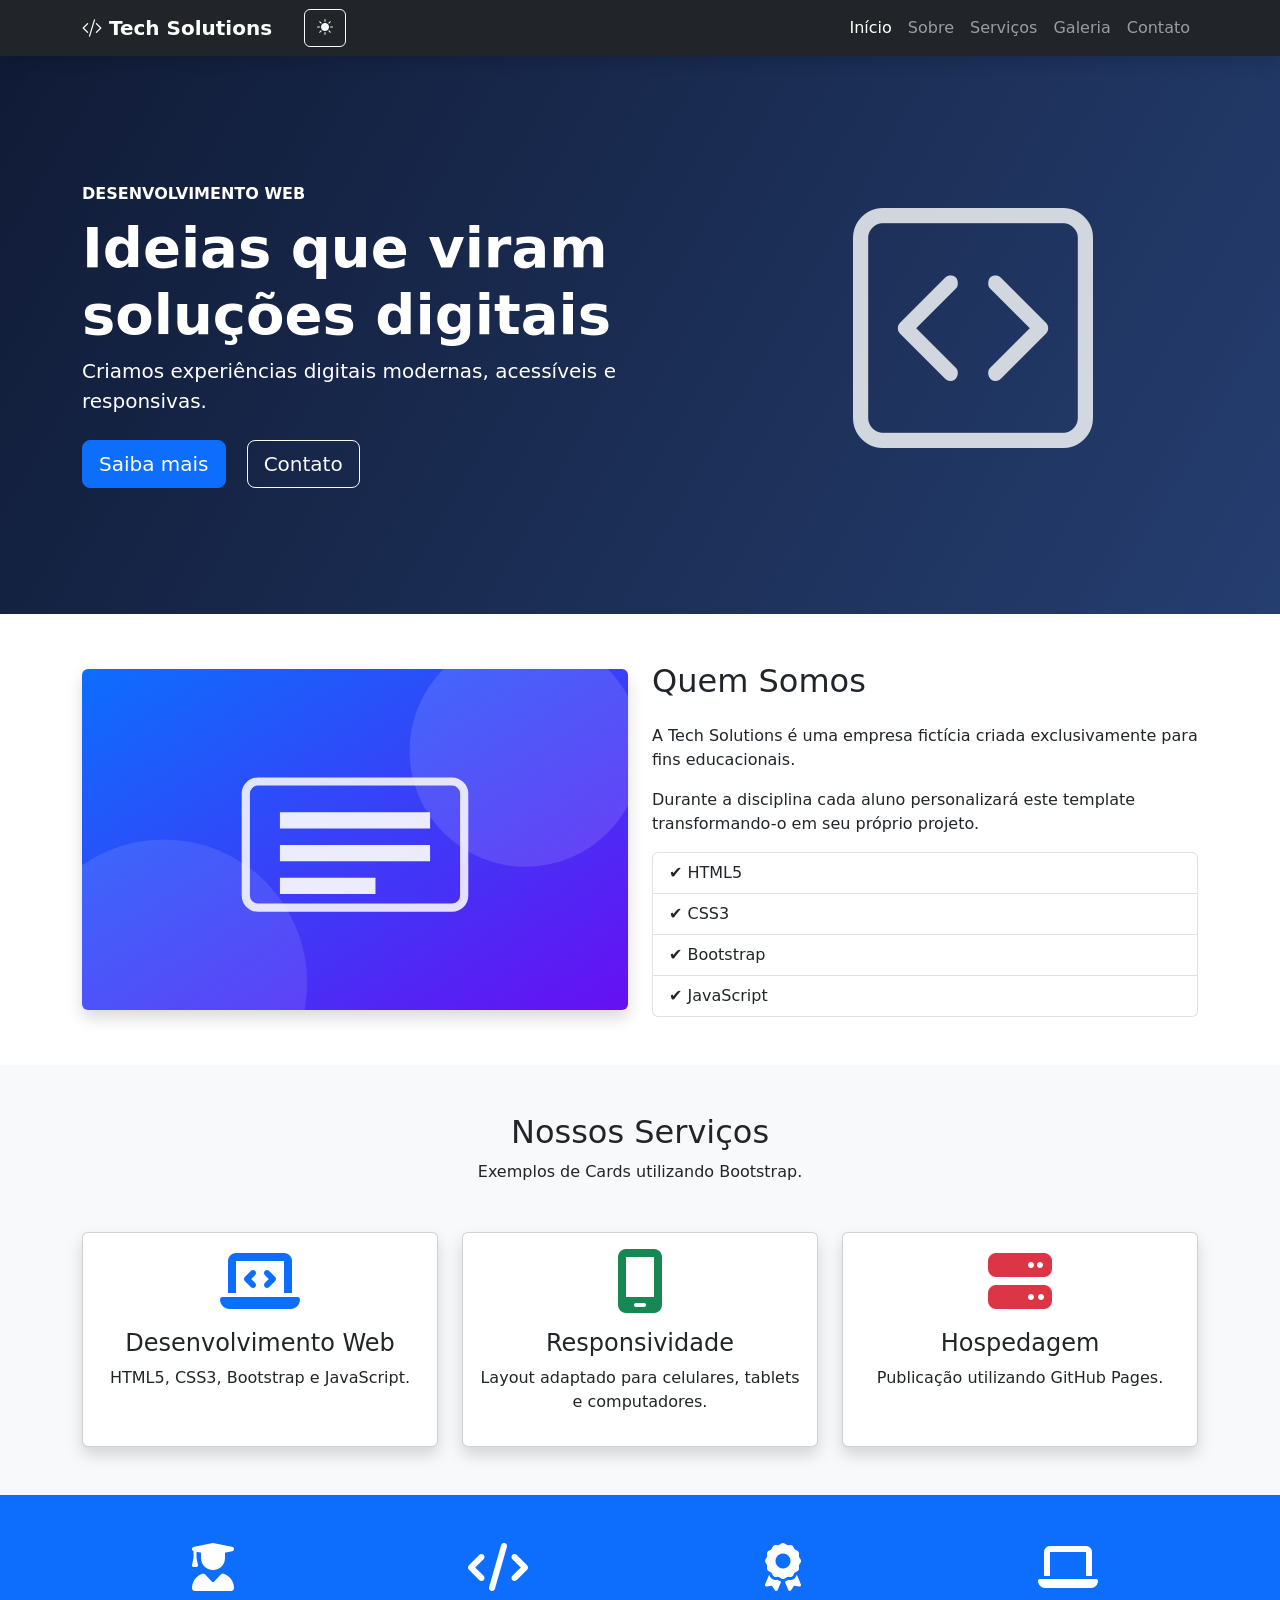
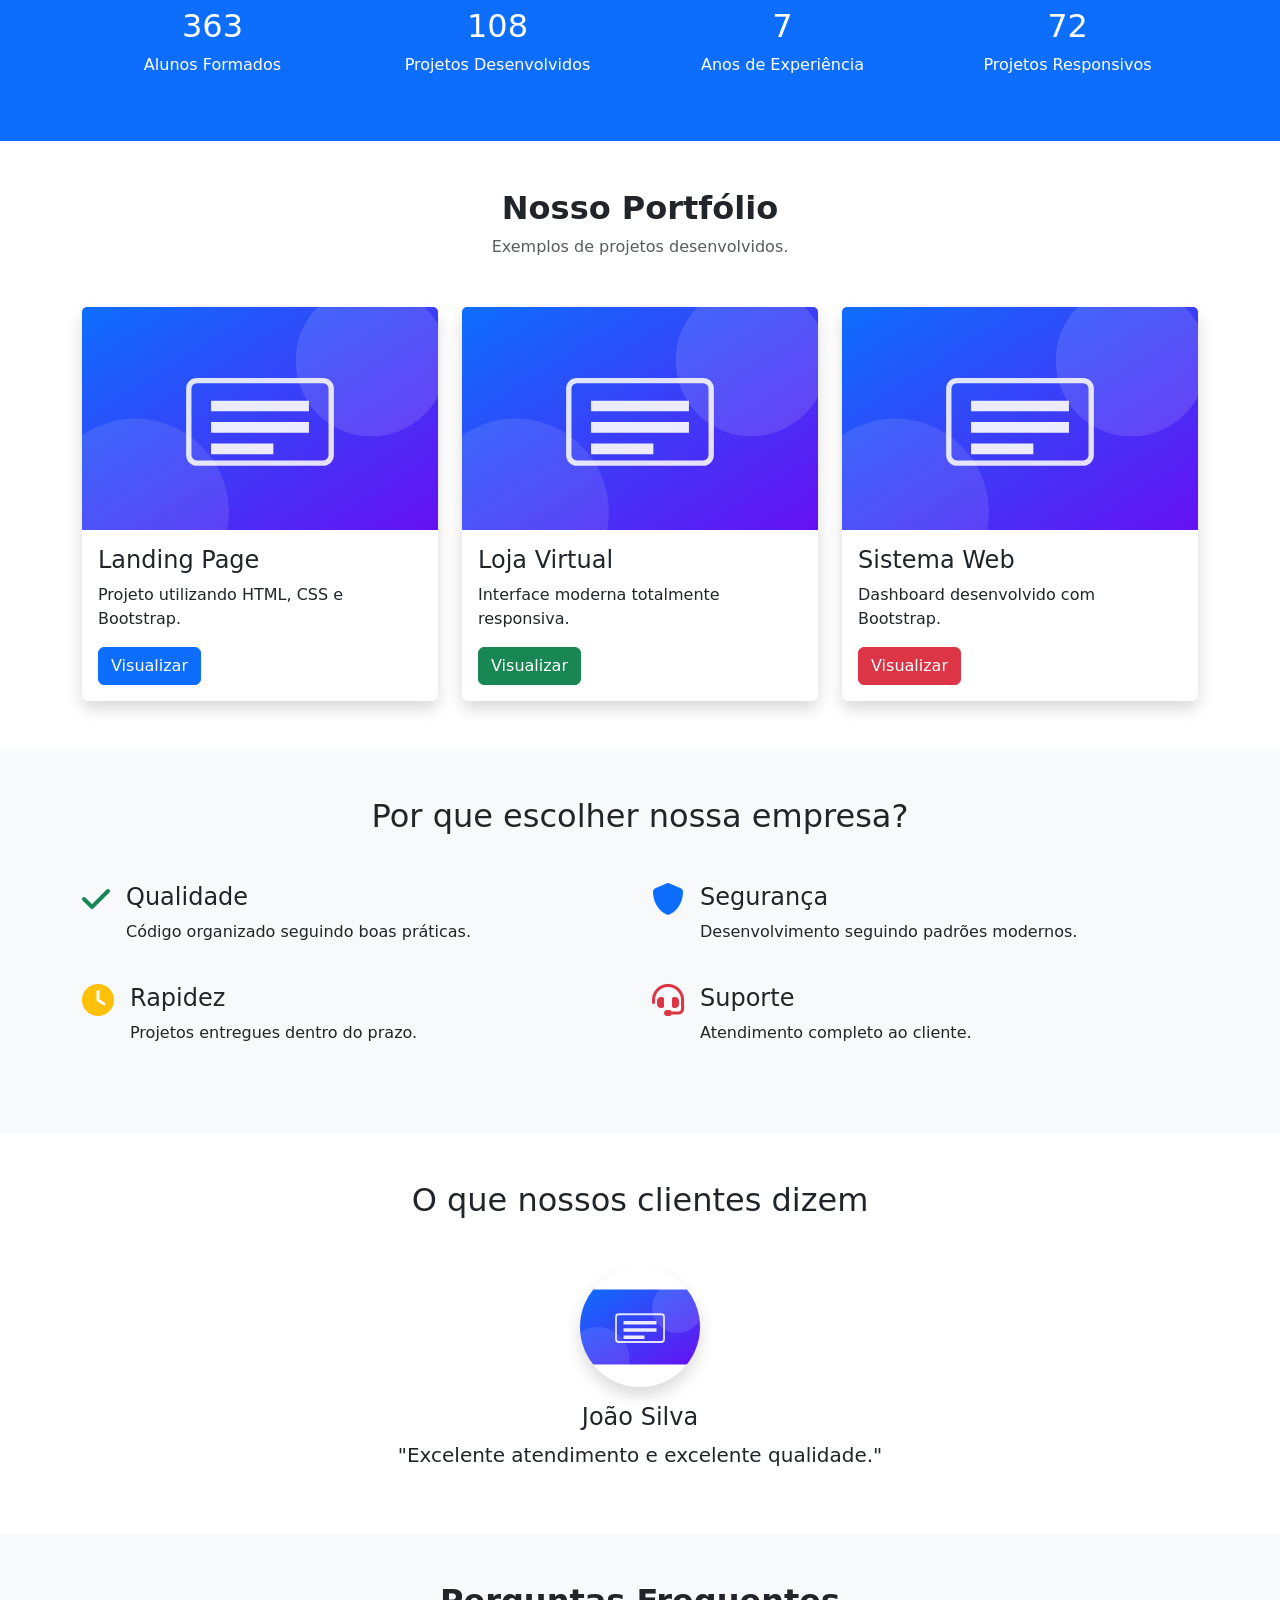
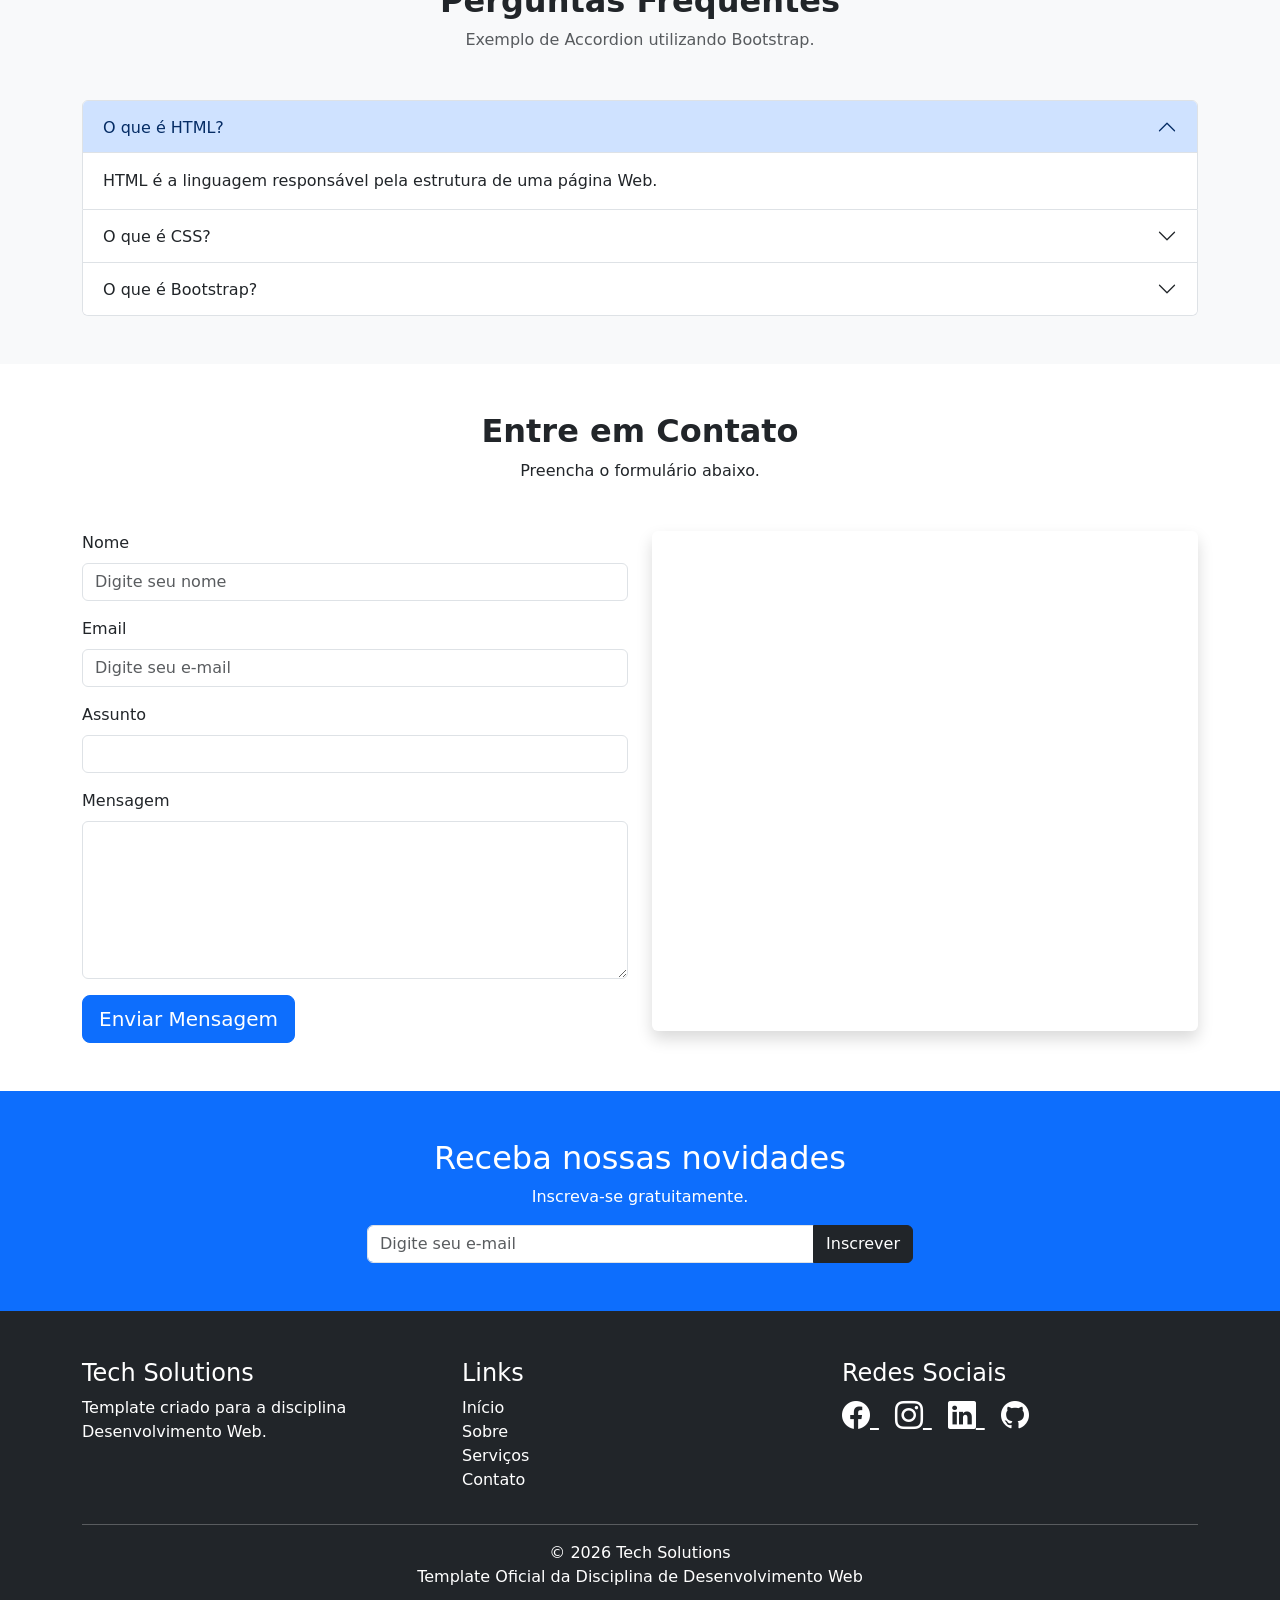
==== ArquivosPrincipais/index.html @ 6050664d "Adição da Base do trabalho" ====
<!DOCTYPE html>
<html lang="pt-BR">

<head>

    <!-- ==========================================================
         DESENVOLVIMENTO WEB
         Template Oficial da Disciplina PW
         Professor: Paulo Carvalho
         ========================================================== -->

    <meta charset="UTF-8">
    <meta name="viewport" content="width=device-width, initial-scale=1.0">

    <title>Tech Solutions | Desenvolvimento Web</title>

    <!-- Bootstrap 5.3 -->

    <link href="https://cdn.jsdelivr.net/npm/bootstrap@5.3.7/dist/css/bootstrap.min.css" rel="stylesheet">

    <!-- Bootstrap Icons -->

    <link rel="stylesheet"
        href="https://cdn.jsdelivr.net/npm/bootstrap-icons@1.13.1/font/bootstrap-icons.min.css">

    <!-- Font Awesome -->

    <link rel="stylesheet"
        href="https://cdnjs.cloudflare.com/ajax/libs/font-awesome/6.7.2/css/all.min.css">

    <!-- CSS Personalizado -->

    <link rel="stylesheet" href="style.css">

</head>

<body>
<!--LOADER-->

<div id="loader">

    <div class="spinner-border text-primary"
         style="width:4rem;height:4rem;"
         role="status">

    </div>

</div>

    <!-- ======================================================
                        NAVBAR
    ======================================================= -->

    <header>
        <nav class="navbar navbar-expand-lg navbar-dark bg-dark shadow">

            <div class="container">

                <!-- LOGO -->

                <a class="navbar-brand fw-bold" href="#">

                    <i class="bi bi-code-slash"></i>

                    Tech Solutions

                </a>

                <!-- BOTÃO MOBILE -->

                <button class="navbar-toggler"
                    type="button"
                    data-bs-toggle="collapse"
                    data-bs-target="#menu">

                    <span class="navbar-toggler-icon"></span>

                </button>                <!-- Botão de modo escuro -->
                <button id="btnDarkMode" class="btn btn-outline-light ms-lg-3" type="button" aria-label="Ativar modo escuro" aria-pressed="false">
                    <i class="bi bi-sun-fill" aria-hidden="true"></i>
                </button>

                <!-- MENU -->

                <div class="collapse navbar-collapse" id="menu">

                    <ul class="navbar-nav ms-auto">

                        <li class="nav-item">

                            <a class="nav-link active" href="#inicio">

                                Início

                            </a>

                        </li>

                        <li class="nav-item">

                            <a class="nav-link" href="#sobre">

                                Sobre

                            </a>

                        </li>

                        <li class="nav-item">

                            <a class="nav-link" href="#servicos">

                                Serviços

                            </a>

                        </li>                        <li class="nav-item"><a class="nav-link" href="#galeria">Galeria</a></li>
                        <li class="nav-item"><a class="nav-link" href="#contato">Contato</a></li>

                    </ul>

                </div>

            </div>

        </nav>

    </header>

    <!-- ======================================================
                        CONTEÚDO PRINCIPAL
    ======================================================= -->

    <main>

        <!-- ==========================================
                    HERO SECTION
        =========================================== -->

        <section id="inicio" class="hero">

            <div class="container">

                <div class="row align-items-center">

                                        <!-- Texto de apresentação -->
                    <div class="col-lg-7 text-white py-5">
                        <p class="text-uppercase fw-semibold mb-2">Desenvolvimento Web</p>
                        <h1 class="display-4 fw-bold">Ideias que viram soluções digitais</h1>
                        <p class="lead">Criamos experiências digitais modernas, acessíveis e responsivas.</p>
                        <div class="mt-4">
                            <a href="#sobre" class="btn btn-primary btn-lg me-3">Saiba mais</a>
                            <a href="#contato" class="btn btn-outline-light btn-lg">Contato</a>
                        </div>
                    </div>
                    <div class="col-lg-5 text-center text-white" aria-hidden="true">
                        <i class="bi bi-code-square hero-icon"></i>
                    </div>
                </div>
            </div>

        </section>

        <!-- ==========================================
                    SOBRE
        =========================================== -->

        <section id="sobre" class="py-5">

            <div class="container">

                <div class="row align-items-center">

                    <div class="col-lg-6">

                        <img
                            src="img/sobre.svg"
                            class="img-fluid rounded shadow"
                            alt="Ilustração sobre a Tech Solutions">

                    </div>

                    <div class="col-lg-6">

                        <h2 class="mb-4">

                            Quem Somos

                        </h2>

                        <p>

                            A Tech Solutions é uma empresa fictícia criada
                            exclusivamente para fins educacionais.

                        </p>

                        <p>

                            Durante a disciplina cada aluno personalizará
                            este template transformando-o em seu próprio
                            projeto.

                        </p>

                        <ul class="list-group">

                            <li class="list-group-item">

                                ✔ HTML5

                            </li>

                            <li class="list-group-item">

                                ✔ CSS3

                            </li>

                            <li class="list-group-item">

                                ✔ Bootstrap

                            </li>

                            <li class="list-group-item">

                                ✔ JavaScript

                            </li>

                        </ul>

                    </div>

                </div>

            </div>

        </section>

        <!-- ==========================================
                    SERVIÇOS
        =========================================== -->

        <section id="servicos" class="py-5 bg-light">

            <div class="container">

                <div class="text-center mb-5">

                    <h2>

                        Nossos Serviços

                    </h2>

                    <p>

                        Exemplos de Cards utilizando Bootstrap.

                    </p>

                </div>

                <div class="row">

                    <!-- CARD 1 -->

                    <div class="col-md-4">

                        <div class="card shadow h-100">

                            <div class="card-body text-center">

                                <i class="fa-solid fa-laptop-code fa-4x text-primary mb-3"></i>

                                <h4>

                                    Desenvolvimento Web

                                </h4>

                                <p>

                                    HTML5, CSS3, Bootstrap
                                    e JavaScript.

                                </p>

                            </div>

                        </div>

                    </div>

                    <!-- CARD 2 -->

                    <div class="col-md-4">

                        <div class="card shadow h-100">

                            <div class="card-body text-center">

                                <i class="fa-solid fa-mobile-screen fa-4x text-success mb-3"></i>

                                <h4>

                                    Responsividade

                                </h4>

                                <p>

                                    Layout adaptado para celulares,
                                    tablets e computadores.

                                </p>

                            </div>

                        </div>

                    </div>

                    <!-- CARD 3 -->

                    <div class="col-md-4">

                        <div class="card shadow h-100">

                            <div class="card-body text-center">

                                <i class="fa-solid fa-server fa-4x text-danger mb-3"></i>

                                <h4>

                                    Hospedagem

                                </h4>

                                <p>

                                    Publicação utilizando
                                    GitHub Pages.

                                </p>

                            </div>

                        </div>

                    </div>

                </div>

            </div>

        </section>

		<!-- ===================================================================================== -->
    <!-- ======================================================
                        ESTATÍSTICAS
    ======================================================= -->

    <section class="py-5 bg-primary text-white">

        <div class="container">

            <div class="row text-center">

                <div class="col-md-3">

                    <i class="fa-solid fa-user-graduate fa-3x mb-3"></i>

                    <h2 class="counter" data-target="500">0</h2>

                    <p>Alunos Formados</p>

                </div>

                <div class="col-md-3">

                    <i class="fa-solid fa-code fa-3x mb-3"></i>

                    <h2 class="counter" data-target="150">0</h2>

                    <p>Projetos Desenvolvidos</p>

                </div>

                <div class="col-md-3">

                    <i class="fa-solid fa-award fa-3x mb-3"></i>

                    <h2 class="counter" data-target="10">0</h2>

                    <p>Anos de Experiência</p>

                </div>

                <div class="col-md-3">

                    <i class="fa-solid fa-laptop fa-3x mb-3"></i>

                    <h2 class="counter" data-target="100">0</h2>

                    <p>Projetos Responsivos</p>

                </div>

            </div>

        </div>

    </section>



    <!-- ======================================================
                        PORTFÓLIO
    ======================================================= -->

    <section id="galeria" class="py-5">

        <div class="container">

            <div class="text-center mb-5">

                <h2 class="fw-bold">

                    Nosso Portfólio

                </h2>

                <p class="text-muted">

                    Exemplos de projetos desenvolvidos.

                </p>

            </div>

            <div class="row g-4">

                <div class="col-lg-4 col-md-6">

                    <div class="card shadow border-0">

                        <img src="img/projeto1.svg"
                             class="card-img-top"
                             alt="Imagem ilustrativa de projeto">

                        <div class="card-body">

                            <h4>Landing Page</h4>

                            <p>

                                Projeto utilizando HTML,
                                CSS e Bootstrap.

                            </p>

                            <a href="#" class="btn btn-primary">

                                Visualizar

                            </a>

                        </div>

                    </div>

                </div>

                <div class="col-lg-4 col-md-6">

                    <div class="card shadow border-0">

                        <img src="img/projeto2.svg"
                             class="card-img-top"
                             alt="Imagem ilustrativa de projeto">

                        <div class="card-body">

                            <h4>Loja Virtual</h4>

                            <p>

                                Interface moderna
                                totalmente responsiva.

                            </p>

                            <a href="#" class="btn btn-success">

                                Visualizar

                            </a>

                        </div>

                    </div>

                </div>

                <div class="col-lg-4 col-md-6">

                    <div class="card shadow border-0">

                        <img src="img/projeto3.svg"
                             class="card-img-top"
                             alt="Imagem ilustrativa de projeto">

                        <div class="card-body">

                            <h4>Sistema Web</h4>

                            <p>

                                Dashboard desenvolvido
                                com Bootstrap.

                            </p>

                            <a href="#" class="btn btn-danger">

                                Visualizar

                            </a>

                        </div>

                    </div>

                </div>

            </div>

        </div>

    </section>



    <!-- ======================================================
                        DIFERENCIAIS
    ======================================================= -->

    <section class="py-5 bg-light">

        <div class="container">

            <div class="text-center mb-5">

                <h2>

                    Por que escolher nossa empresa?

                </h2>

            </div>

            <div class="row">

                <div class="col-md-6">

                    <div class="d-flex mb-4">

                        <i class="fa-solid fa-check text-success fa-2x me-3"></i>

                        <div>

                            <h4>Qualidade</h4>

                            <p>

                                Código organizado seguindo
                                boas práticas.

                            </p>

                        </div>

                    </div>

                </div>

                <div class="col-md-6">

                    <div class="d-flex mb-4">

                        <i class="fa-solid fa-shield text-primary fa-2x me-3"></i>

                        <div>

                            <h4>Segurança</h4>

                            <p>

                                Desenvolvimento seguindo
                                padrões modernos.

                            </p>

                        </div>

                    </div>

                </div>

                <div class="col-md-6">

                    <div class="d-flex mb-4">

                        <i class="fa-solid fa-clock text-warning fa-2x me-3"></i>

                        <div>

                            <h4>Rapidez</h4>

                            <p>

                                Projetos entregues dentro
                                do prazo.

                            </p>

                        </div>

                    </div>

                </div>

                <div class="col-md-6">

                    <div class="d-flex mb-4">

                        <i class="fa-solid fa-headset text-danger fa-2x me-3"></i>

                        <div>

                            <h4>Suporte</h4>

                            <p>

                                Atendimento completo
                                ao cliente.

                            </p>

                        </div>

                    </div>

                </div>

            </div>

        </div>

    </section>



    <!-- ======================================================
                        DEPOIMENTOS
    ======================================================= -->

    <section class="py-5">

        <div class="container">

            <div class="text-center mb-5">

                <h2>

                    O que nossos clientes dizem

                </h2>

            </div>

            <div id="carouselExample"
                 class="carousel slide">

                <div class="carousel-inner">

                    <div class="carousel-item active">

                        <div class="text-center">

                            <img src="img/cliente1.svg"
                                 class="rounded-circle shadow mb-3"
                                 width="120" height="120" alt="Foto ilustrativa do cliente">

                            <h4>João Silva</h4>

                            <p class="lead">

                                "Excelente atendimento e
                                excelente qualidade."

                            </p>

                        </div>

                    </div>

                    <div class="carousel-item">

                        <div class="text-center">

                            <img src="img/cliente2.svg"
                                 class="rounded-circle shadow mb-3"
                                 width="120" height="120" alt="Foto ilustrativa do cliente">

                            <h4>Maria Souza</h4>

                            <p class="lead">

                                "Equipe extremamente
                                profissional."

                            </p>

                        </div>

                    </div>

                    <div class="carousel-item">

                        <div class="text-center">

                            <img src="img/cliente3.svg"
                                 class="rounded-circle shadow mb-3"
                                 width="120" height="120" alt="Foto ilustrativa do cliente">

                            <h4>Carlos Oliveira</h4>

                            <p class="lead">

                                "Recomendo a todos."

                            </p>

                        </div>

                    </div>

                </div>

                <button class="carousel-control-prev"
                        type="button"
                        data-bs-target="#carouselExample"
                        data-bs-slide="prev">

                    <span class="carousel-control-prev-icon"></span>

                </button>

                <button class="carousel-control-next"
                        type="button"
                        data-bs-target="#carouselExample"
                        data-bs-slide="next">

                    <span class="carousel-control-next-icon"></span>

                </button>

            </div>

        </div>

    </section>

        <!-- ======================================================
                            FAQ
        ======================================================= -->

        <section class="py-5 bg-light">

            <div class="container">

                <div class="text-center mb-5">

                    <h2 class="fw-bold">
                        Perguntas Frequentes
                    </h2>

                    <p class="text-muted">
                        Exemplo de Accordion utilizando Bootstrap.
                    </p>

                </div>

                <div class="accordion" id="faq">

                    <div class="accordion-item">

                        <h2 class="accordion-header">

                            <button class="accordion-button" type="button"
                                data-bs-toggle="collapse"
                                data-bs-target="#pergunta1">

                                O que é HTML?

                            </button>

                        </h2>

                        <div id="pergunta1"
                            class="accordion-collapse collapse show"
                            data-bs-parent="#faq">

                            <div class="accordion-body">

                                HTML é a linguagem responsável pela estrutura
                                de uma página Web.

                            </div>

                        </div>

                    </div>

                    <div class="accordion-item">

                        <h2 class="accordion-header">

                            <button class="accordion-button collapsed" type="button"
                                data-bs-toggle="collapse"
                                data-bs-target="#pergunta2">

                                O que é CSS?

                            </button>

                        </h2>

                        <div id="pergunta2"
                            class="accordion-collapse collapse"
                            data-bs-parent="#faq">

                            <div class="accordion-body">

                                CSS é utilizado para estilizar uma página.

                            </div>

                        </div>

                    </div>

                    <div class="accordion-item">

                        <h2 class="accordion-header">

                            <button class="accordion-button collapsed" type="button"
                                data-bs-toggle="collapse"
                                data-bs-target="#pergunta3">

                                O que é Bootstrap?

                            </button>

                        </h2>

                        <div id="pergunta3"
                            class="accordion-collapse collapse"
                            data-bs-parent="#faq">

                            <div class="accordion-body">

                                Bootstrap é um framework CSS utilizado
                                para criar layouts responsivos.

                            </div>

                        </div>

                    </div>

                </div>

            </div>

        </section>


        <!-- ======================================================
                            CONTATO
        ======================================================= -->

        <section id="contato" class="py-5">

            <div class="container">

                <div class="text-center mb-5">

                    <h2 class="fw-bold">

                        Entre em Contato

                    </h2>

                    <p>

                        Preencha o formulário abaixo.

                    </p>

                </div>

                <div class="row">

                    <div class="col-lg-6">

                        <form id="formContato">

                            <div class="mb-3">

                                <label class="form-label">

                                    Nome

                                </label>

                                <input
                                    type="text"
                                    id="nome"
                                    name="nome"
                                    class="form-control"
                                    placeholder="Digite seu nome"
                                    required>

                            </div>

                            <div class="mb-3">

                                <label class="form-label">

                                    Email

                                </label>

                                <input
                                    type="email"
                                    id="email"
                                    name="email"
                                    class="form-control"
                                    placeholder="Digite seu e-mail"
                                    required>

                            </div>

                            <div class="mb-3">

                                <label class="form-label">

                                    Assunto

                                </label>

                                <input
                                    type="text"
                                    id="assunto"
                                    name="assunto"
                                    class="form-control"
                                    required>

                            </div>

                            <div class="mb-3">

                                <label class="form-label">

                                    Mensagem

                                </label>

                                <textarea
                                    id="mensagem"
                                    name="mensagem"
                                    rows="6"
                                    class="form-control"
                                    required>

                                </textarea>

                            </div>

                            <button
                                class="btn btn-primary btn-lg">

                                Enviar Mensagem

                            </button>

                        </form>

                    </div>

                    <div class="col-lg-6">

                        <iframe
                            class="rounded shadow w-100"
                            height="500"
                            loading="lazy"
                            src="https://maps.google.com/maps?q=Ji-Paraná&t=&z=13&ie=UTF8&iwloc=&output=embed">

                        </iframe>

                    </div>

                </div>

            </div>

        </section>


        <!-- ======================================================
                            NEWSLETTER
        ======================================================= -->

        <section class="py-5 bg-primary text-white">

            <div class="container text-center">

                <h2>

                    Receba nossas novidades

                </h2>

                <p>

                    Inscreva-se gratuitamente.

                </p>

                <div class="row justify-content-center">

                    <div class="col-lg-6">

                        <div class="input-group">

                            <input
                                type="email"
                                class="form-control"
                                placeholder="Digite seu e-mail">

                            <button
                                class="btn btn-dark">

                                Inscrever

                            </button>

                        </div>

                    </div>

                </div>

            </div>

        </section>

    </main>


    <!-- ======================================================
                        RODAPÉ
    ======================================================= -->

    <footer class="bg-dark text-white pt-5">

        <div class="container">

            <div class="row">

                <div class="col-lg-4">

                    <h4>

                        Tech Solutions

                    </h4>

                    <p>

                        Template criado para a disciplina
                        Desenvolvimento Web.

                    </p>

                </div>

                <div class="col-lg-4">

                    <h4>

                        Links

                    </h4>

                    <ul class="list-unstyled">

                        <li>

                            <a href="#inicio"
                                class="text-white text-decoration-none">

                                Início

                            </a>

                        </li>

                        <li>

                            <a href="#sobre"
                                class="text-white text-decoration-none">

                                Sobre

                            </a>

                        </li>

                        <li>

                            <a href="#servicos"
                                class="text-white text-decoration-none">

                                Serviços

                            </a>

                        </li>

                        <li>

                            <a href="#contato"
                                class="text-white text-decoration-none">

                                Contato

                            </a>

                        </li>

                    </ul>

                </div>

                <div class="col-lg-4">

                    <h4>

                        Redes Sociais

                    </h4>

                    <a href="#" class="text-white fs-3 me-3">

                        <i class="bi bi-facebook"></i>

                    </a>

                    <a href="#" class="text-white fs-3 me-3">

                        <i class="bi bi-instagram"></i>

                    </a>

                    <a href="#" class="text-white fs-3 me-3">

                        <i class="bi bi-linkedin"></i>

                    </a>

                    <a href="#" class="text-white fs-3">

                        <i class="bi bi-github"></i>

                    </a>

                </div>

            </div>

            <hr>

            <div class="text-center pb-3">

                © 2026 Tech Solutions

                <br>

                Template Oficial da Disciplina de Desenvolvimento Web

            </div>

        </div>

    </footer>


    <!-- ======================================================
                        BOTÃO VOLTAR AO TOPO
    ======================================================= -->

    <button
        id="btnTopo"
        class="btn btn-primary rounded-circle"
        type="button"
        aria-label="Voltar ao topo">

        <i class="bi bi-arrow-up"></i>

    </button>


    <!-- Bootstrap -->

    <script src="https://cdn.jsdelivr.net/npm/bootstrap@5.3.7/dist/js/bootstrap.bundle.min.js"></script>

    <!-- JavaScript -->

    <script src="script.js" defer></script>

</body>

</html>
---- ArquivosPrincipais/style.css ----
/* Estilos e animações do template */
.hero {
  min-height: 62vh;
  display: flex;
  align-items: center;
  background: linear-gradient(120deg, #101b36, #253e70);
}
.hero-icon { font-size: clamp(7rem, 22vw, 15rem); opacity: .8; }
html { scroll-behavior: smooth; }
.navbar { transition: box-shadow .25s ease, background-color .25s ease; }
.navbar-scroll { box-shadow: 0 .35rem 1rem rgba(0, 0, 0, .2) !important; }
#barraProgresso {
  position: fixed; inset: 0 auto auto 0; width: 0; height: 4px;
  background: #0d6efd; z-index: 1100; transition: width .1s linear;
}
#btnTopo {
  position: fixed; right: 1.25rem; bottom: 1.25rem; z-index: 1050;
  width: 3rem; height: 3rem; opacity: 0; visibility: hidden;
  transform: translateY(1rem); transition: opacity .2s, transform .2s, visibility .2s;
}
#btnTopo.visivel { opacity: 1; visibility: visible; transform: translateY(0); }
.reveal, .reveal-left, .reveal-right { opacity: 0; transition: opacity .7s ease, transform .7s ease; }
.reveal { transform: translateY(2rem); }
.reveal-left { transform: translateX(-3rem); }
.reveal-right { transform: translateX(3rem); }
.reveal.active, .reveal-left.active-left, .reveal-right.active-right { opacity: 1; transform: none; }
.zoom { opacity: 0; transform: scale(.9); transition: opacity .7s ease, transform .7s ease; }
.zoom.zoom-active { opacity: 1; transform: scale(1); }
.dark-mode { background: #121212; color: #f5f5f5; }
.dark-mode .navbar, .dark-mode footer { background: #000 !important; }
.dark-mode .card, .dark-mode .accordion-item, .dark-mode .accordion-button,
.dark-mode .list-group-item { background: #202020; color: #f5f5f5; }
.dark-mode .accordion-button:not(.collapsed) { background: #333; }
.dark-mode .bg-light { background: #181818 !important; color: #f5f5f5; }
.dark-mode input, .dark-mode textarea { background: #252525; color: #fff; border-color: #555; }
.dark-mode input::placeholder, .dark-mode textarea::placeholder { color: #bbb; }
#btnDarkMode { transition: transform .3s ease; }
#btnDarkMode:hover { transform: rotate(15deg); }
#loader {
  position: fixed; inset: 0; display: flex; justify-content: center; align-items: center;
  background: #fff; z-index: 2000; transition: opacity .4s, visibility .4s;
}
.loader-hide { opacity: 0; visibility: hidden; }
.toast-personalizado {
  position: fixed; top: 1.5rem; right: -25rem; max-width: 20rem; padding: 1rem;
  color: #fff; background: #198754; border-radius: .6rem;
  box-shadow: 0 .6rem 1.5rem rgba(0,0,0,.25); transition: right .4s ease; z-index: 2100;
}
.toast-personalizado.mostrar { right: 1.5rem; }
.toast-personalizado.erro { background: #dc3545; }
@media (prefers-reduced-motion: reduce) {
  *, *::before, *::after { scroll-behavior: auto !important; transition-duration: .01ms !important; animation-duration: .01ms !important; }
}
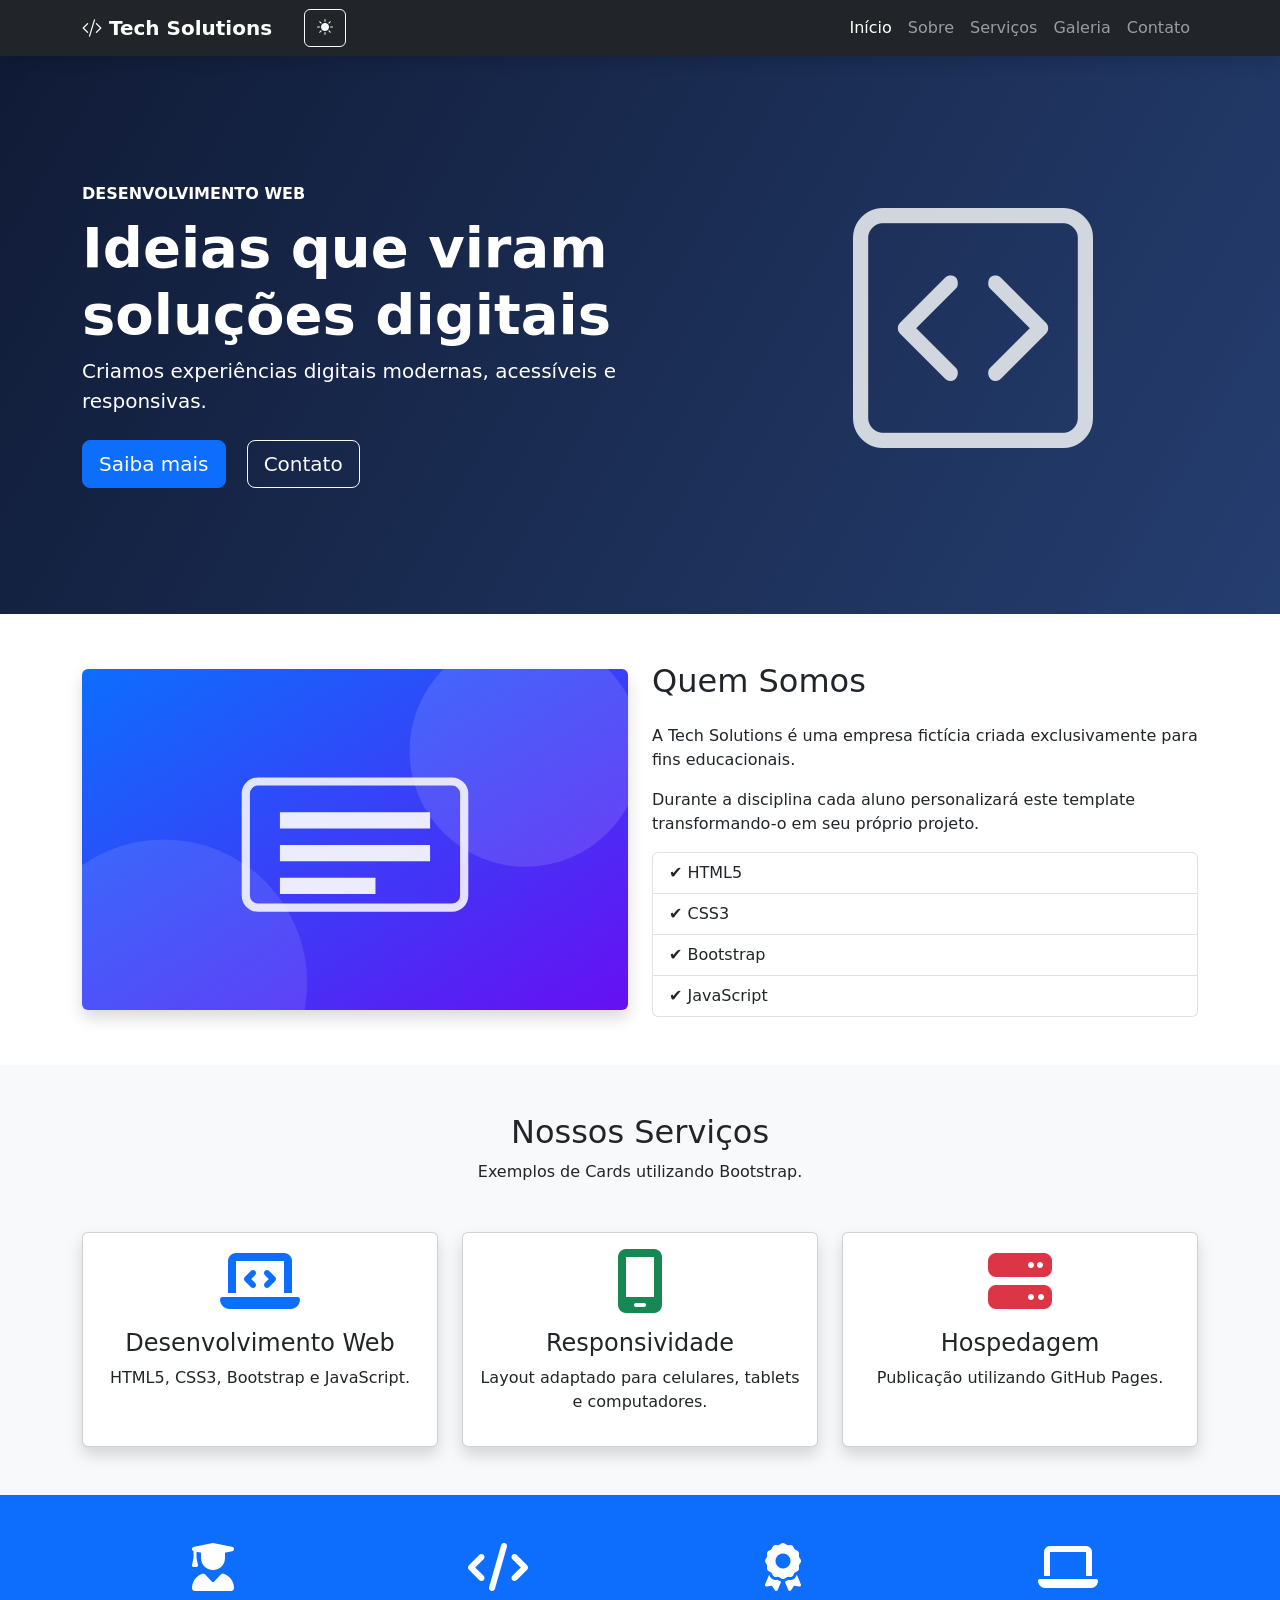
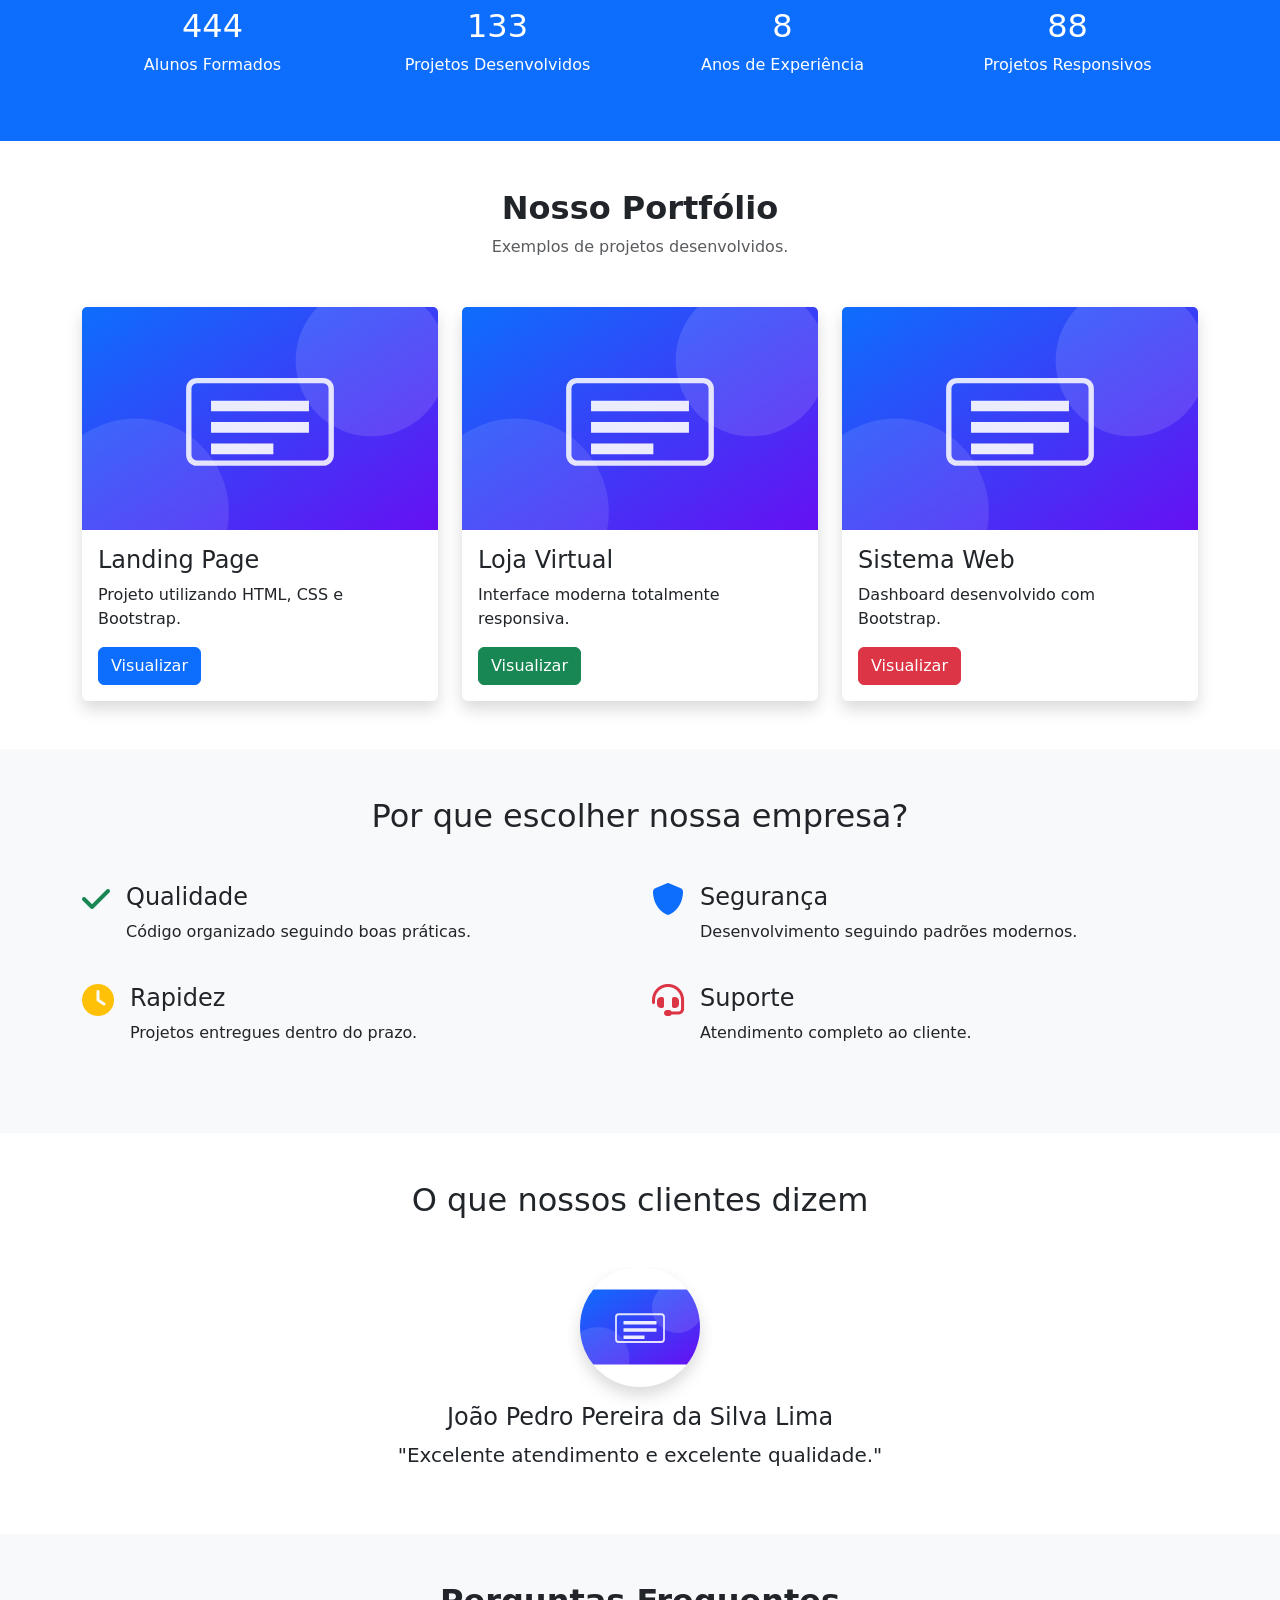
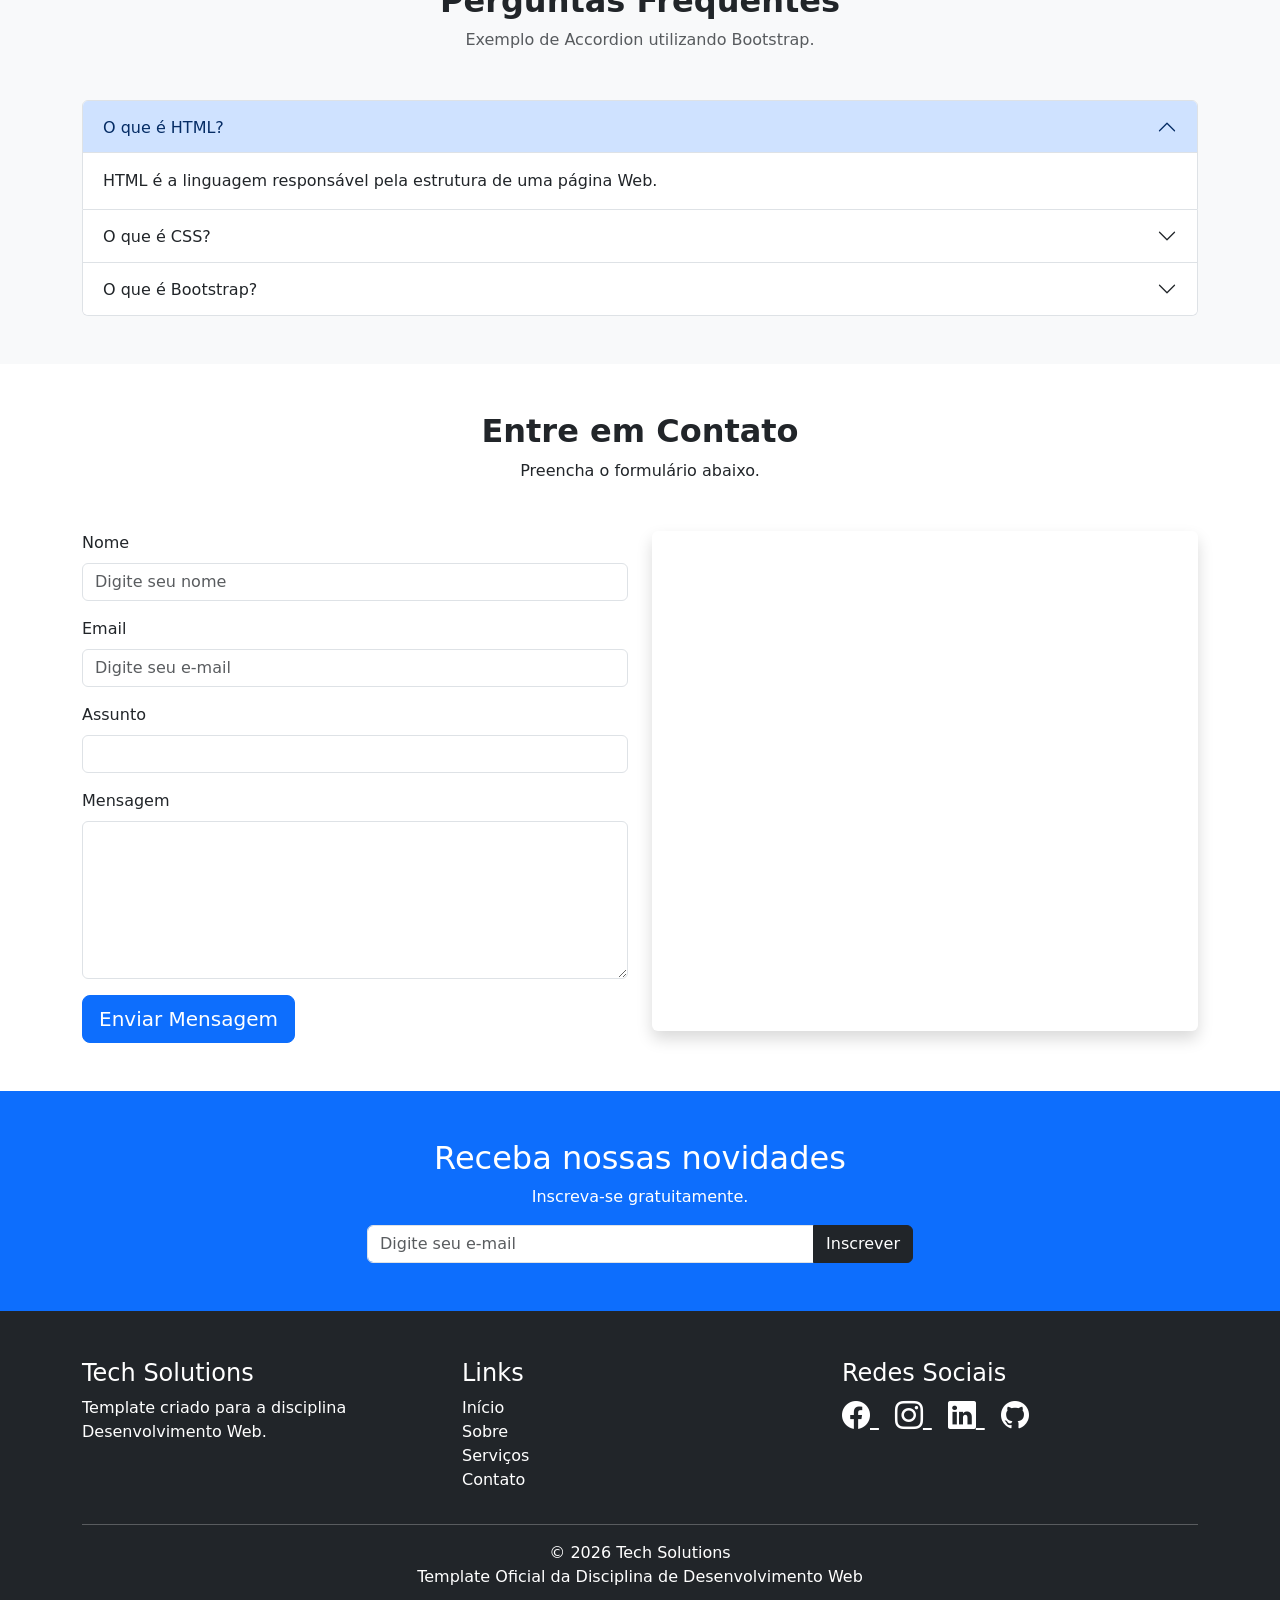
==== commit cc16a4ac: "Update index.html" ====
--- a/ArquivosPrincipais/index.html
+++ b/ArquivosPrincipais/index.html
@@ -20,13 +20,11 @@
 
     <!-- Bootstrap Icons -->
 
-    <link rel="stylesheet"
-        href="https://cdn.jsdelivr.net/npm/bootstrap-icons@1.13.1/font/bootstrap-icons.min.css">
+    <link rel="stylesheet" href="https://cdn.jsdelivr.net/npm/bootstrap-icons@1.13.1/font/bootstrap-icons.min.css">
 
     <!-- Font Awesome -->
 
-    <link rel="stylesheet"
-        href="https://cdnjs.cloudflare.com/ajax/libs/font-awesome/6.7.2/css/all.min.css">
+    <link rel="stylesheet" href="https://cdnjs.cloudflare.com/ajax/libs/font-awesome/6.7.2/css/all.min.css">
 
     <!-- CSS Personalizado -->
 
@@ -35,17 +33,15 @@
 </head>
 
 <body>
-<!--LOADER-->
-
-<div id="loader">
-
-    <div class="spinner-border text-primary"
-         style="width:4rem;height:4rem;"
-         role="status">
+    <!--LOADER-->
+
+    <div id="loader">
+
+        <div class="spinner-border text-primary" style="width:4rem;height:4rem;" role="status">
+
+        </div>
 
     </div>
-
-</div>
 
     <!-- ======================================================
                         NAVBAR
@@ -68,15 +64,13 @@
 
                 <!-- BOTÃO MOBILE -->
 
-                <button class="navbar-toggler"
-                    type="button"
-                    data-bs-toggle="collapse"
-                    data-bs-target="#menu">
+                <button class="navbar-toggler" type="button" data-bs-toggle="collapse" data-bs-target="#menu">
 
                     <span class="navbar-toggler-icon"></span>
 
-                </button>                <!-- Botão de modo escuro -->
-                <button id="btnDarkMode" class="btn btn-outline-light ms-lg-3" type="button" aria-label="Ativar modo escuro" aria-pressed="false">
+                </button> <!-- Botão de modo escuro -->
+                <button id="btnDarkMode" class="btn btn-outline-light ms-lg-3" type="button"
+                    aria-label="Ativar modo escuro" aria-pressed="false">
                     <i class="bi bi-sun-fill" aria-hidden="true"></i>
                 </button>
 
@@ -114,7 +108,8 @@
 
                             </a>
 
-                        </li>                        <li class="nav-item"><a class="nav-link" href="#galeria">Galeria</a></li>
+                        </li>
+                        <li class="nav-item"><a class="nav-link" href="#galeria">Galeria</a></li>
                         <li class="nav-item"><a class="nav-link" href="#contato">Contato</a></li>
 
                     </ul>
@@ -143,7 +138,7 @@
 
                 <div class="row align-items-center">
 
-                                        <!-- Texto de apresentação -->
+                    <!-- Texto de apresentação -->
                     <div class="col-lg-7 text-white py-5">
                         <p class="text-uppercase fw-semibold mb-2">Desenvolvimento Web</p>
                         <h1 class="display-4 fw-bold">Ideias que viram soluções digitais</h1>
@@ -173,9 +168,7 @@
 
                     <div class="col-lg-6">
 
-                        <img
-                            src="img/sobre.svg"
-                            class="img-fluid rounded shadow"
+                        <img src="img/sobre.svg" class="img-fluid rounded shadow"
                             alt="Ilustração sobre a Tech Solutions">
 
                     </div>
@@ -358,422 +351,408 @@
 
         </section>
 
-		<!-- ===================================================================================== -->
-    <!-- ======================================================
+        <!-- ===================================================================================== -->
+        <!-- ======================================================
                         ESTATÍSTICAS
     ======================================================= -->
 
-    <section class="py-5 bg-primary text-white">
-
-        <div class="container">
-
-            <div class="row text-center">
-
-                <div class="col-md-3">
-
-                    <i class="fa-solid fa-user-graduate fa-3x mb-3"></i>
-
-                    <h2 class="counter" data-target="500">0</h2>
-
-                    <p>Alunos Formados</p>
-
-                </div>
-
-                <div class="col-md-3">
-
-                    <i class="fa-solid fa-code fa-3x mb-3"></i>
-
-                    <h2 class="counter" data-target="150">0</h2>
-
-                    <p>Projetos Desenvolvidos</p>
-
-                </div>
-
-                <div class="col-md-3">
-
-                    <i class="fa-solid fa-award fa-3x mb-3"></i>
-
-                    <h2 class="counter" data-target="10">0</h2>
-
-                    <p>Anos de Experiência</p>
-
-                </div>
-
-                <div class="col-md-3">
-
-                    <i class="fa-solid fa-laptop fa-3x mb-3"></i>
-
-                    <h2 class="counter" data-target="100">0</h2>
-
-                    <p>Projetos Responsivos</p>
-
-                </div>
-
-            </div>
-
-        </div>
-
-    </section>
-
-
-
-    <!-- ======================================================
+        <section class="py-5 bg-primary text-white">
+
+            <div class="container">
+
+                <div class="row text-center">
+
+                    <div class="col-md-3">
+
+                        <i class="fa-solid fa-user-graduate fa-3x mb-3"></i>
+
+                        <h2 class="counter" data-target="500">0</h2>
+
+                        <p>Alunos Formados</p>
+
+                    </div>
+
+                    <div class="col-md-3">
+
+                        <i class="fa-solid fa-code fa-3x mb-3"></i>
+
+                        <h2 class="counter" data-target="150">0</h2>
+
+                        <p>Projetos Desenvolvidos</p>
+
+                    </div>
+
+                    <div class="col-md-3">
+
+                        <i class="fa-solid fa-award fa-3x mb-3"></i>
+
+                        <h2 class="counter" data-target="10">0</h2>
+
+                        <p>Anos de Experiência</p>
+
+                    </div>
+
+                    <div class="col-md-3">
+
+                        <i class="fa-solid fa-laptop fa-3x mb-3"></i>
+
+                        <h2 class="counter" data-target="100">0</h2>
+
+                        <p>Projetos Responsivos</p>
+
+                    </div>
+
+                </div>
+
+            </div>
+
+        </section>
+
+
+
+        <!-- ======================================================
                         PORTFÓLIO
     ======================================================= -->
 
-    <section id="galeria" class="py-5">
-
-        <div class="container">
-
-            <div class="text-center mb-5">
-
-                <h2 class="fw-bold">
-
-                    Nosso Portfólio
-
-                </h2>
-
-                <p class="text-muted">
-
-                    Exemplos de projetos desenvolvidos.
-
-                </p>
-
-            </div>
-
-            <div class="row g-4">
-
-                <div class="col-lg-4 col-md-6">
-
-                    <div class="card shadow border-0">
-
-                        <img src="img/projeto1.svg"
-                             class="card-img-top"
-                             alt="Imagem ilustrativa de projeto">
-
-                        <div class="card-body">
-
-                            <h4>Landing Page</h4>
-
-                            <p>
-
-                                Projeto utilizando HTML,
-                                CSS e Bootstrap.
-
-                            </p>
-
-                            <a href="#" class="btn btn-primary">
-
-                                Visualizar
-
-                            </a>
-
-                        </div>
-
-                    </div>
-
-                </div>
-
-                <div class="col-lg-4 col-md-6">
-
-                    <div class="card shadow border-0">
-
-                        <img src="img/projeto2.svg"
-                             class="card-img-top"
-                             alt="Imagem ilustrativa de projeto">
-
-                        <div class="card-body">
-
-                            <h4>Loja Virtual</h4>
-
-                            <p>
-
-                                Interface moderna
-                                totalmente responsiva.
-
-                            </p>
-
-                            <a href="#" class="btn btn-success">
-
-                                Visualizar
-
-                            </a>
-
-                        </div>
-
-                    </div>
-
-                </div>
-
-                <div class="col-lg-4 col-md-6">
-
-                    <div class="card shadow border-0">
-
-                        <img src="img/projeto3.svg"
-                             class="card-img-top"
-                             alt="Imagem ilustrativa de projeto">
-
-                        <div class="card-body">
-
-                            <h4>Sistema Web</h4>
-
-                            <p>
-
-                                Dashboard desenvolvido
-                                com Bootstrap.
-
-                            </p>
-
-                            <a href="#" class="btn btn-danger">
-
-                                Visualizar
-
-                            </a>
-
-                        </div>
-
-                    </div>
-
-                </div>
-
-            </div>
-
-        </div>
-
-    </section>
-
-
-
-    <!-- ======================================================
+        <section id="galeria" class="py-5">
+
+            <div class="container">
+
+                <div class="text-center mb-5">
+
+                    <h2 class="fw-bold">
+
+                        Nosso Portfólio
+
+                    </h2>
+
+                    <p class="text-muted">
+
+                        Exemplos de projetos desenvolvidos.
+
+                    </p>
+
+                </div>
+
+                <div class="row g-4">
+
+                    <div class="col-lg-4 col-md-6">
+
+                        <div class="card shadow border-0">
+
+                            <img src="img/projeto1.svg" class="card-img-top" alt="Imagem ilustrativa de projeto">
+
+                            <div class="card-body">
+
+                                <h4>Landing Page</h4>
+
+                                <p>
+
+                                    Projeto utilizando HTML,
+                                    CSS e Bootstrap.
+
+                                </p>
+
+                                <a href="#" class="btn btn-primary">
+
+                                    Visualizar
+
+                                </a>
+
+                            </div>
+
+                        </div>
+
+                    </div>
+
+                    <div class="col-lg-4 col-md-6">
+
+                        <div class="card shadow border-0">
+
+                            <img src="img/projeto2.svg" class="card-img-top" alt="Imagem ilustrativa de projeto">
+
+                            <div class="card-body">
+
+                                <h4>Loja Virtual</h4>
+
+                                <p>
+
+                                    Interface moderna
+                                    totalmente responsiva.
+
+                                </p>
+
+                                <a href="#" class="btn btn-success">
+
+                                    Visualizar
+
+                                </a>
+
+                            </div>
+
+                        </div>
+
+                    </div>
+
+                    <div class="col-lg-4 col-md-6">
+
+                        <div class="card shadow border-0">
+
+                            <img src="img/projeto3.svg" class="card-img-top" alt="Imagem ilustrativa de projeto">
+
+                            <div class="card-body">
+
+                                <h4>Sistema Web</h4>
+
+                                <p>
+
+                                    Dashboard desenvolvido
+                                    com Bootstrap.
+
+                                </p>
+
+                                <a href="#" class="btn btn-danger">
+
+                                    Visualizar
+
+                                </a>
+
+                            </div>
+
+                        </div>
+
+                    </div>
+
+                </div>
+
+            </div>
+
+        </section>
+
+
+
+        <!-- ======================================================
                         DIFERENCIAIS
     ======================================================= -->
 
-    <section class="py-5 bg-light">
-
-        <div class="container">
-
-            <div class="text-center mb-5">
-
-                <h2>
-
-                    Por que escolher nossa empresa?
-
-                </h2>
-
-            </div>
-
-            <div class="row">
-
-                <div class="col-md-6">
-
-                    <div class="d-flex mb-4">
-
-                        <i class="fa-solid fa-check text-success fa-2x me-3"></i>
-
-                        <div>
-
-                            <h4>Qualidade</h4>
-
-                            <p>
-
-                                Código organizado seguindo
-                                boas práticas.
-
-                            </p>
-
-                        </div>
-
-                    </div>
-
-                </div>
-
-                <div class="col-md-6">
-
-                    <div class="d-flex mb-4">
-
-                        <i class="fa-solid fa-shield text-primary fa-2x me-3"></i>
-
-                        <div>
-
-                            <h4>Segurança</h4>
-
-                            <p>
-
-                                Desenvolvimento seguindo
-                                padrões modernos.
-
-                            </p>
-
-                        </div>
-
-                    </div>
-
-                </div>
-
-                <div class="col-md-6">
-
-                    <div class="d-flex mb-4">
-
-                        <i class="fa-solid fa-clock text-warning fa-2x me-3"></i>
-
-                        <div>
-
-                            <h4>Rapidez</h4>
-
-                            <p>
-
-                                Projetos entregues dentro
-                                do prazo.
-
-                            </p>
-
-                        </div>
-
-                    </div>
-
-                </div>
-
-                <div class="col-md-6">
-
-                    <div class="d-flex mb-4">
-
-                        <i class="fa-solid fa-headset text-danger fa-2x me-3"></i>
-
-                        <div>
-
-                            <h4>Suporte</h4>
-
-                            <p>
-
-                                Atendimento completo
-                                ao cliente.
-
-                            </p>
-
-                        </div>
-
-                    </div>
-
-                </div>
-
-            </div>
-
-        </div>
-
-    </section>
-
-
-
-    <!-- ======================================================
+        <section class="py-5 bg-light">
+
+            <div class="container">
+
+                <div class="text-center mb-5">
+
+                    <h2>
+
+                        Por que escolher nossa empresa?
+
+                    </h2>
+
+                </div>
+
+                <div class="row">
+
+                    <div class="col-md-6">
+
+                        <div class="d-flex mb-4">
+
+                            <i class="fa-solid fa-check text-success fa-2x me-3"></i>
+
+                            <div>
+
+                                <h4>Qualidade</h4>
+
+                                <p>
+
+                                    Código organizado seguindo
+                                    boas práticas.
+
+                                </p>
+
+                            </div>
+
+                        </div>
+
+                    </div>
+
+                    <div class="col-md-6">
+
+                        <div class="d-flex mb-4">
+
+                            <i class="fa-solid fa-shield text-primary fa-2x me-3"></i>
+
+                            <div>
+
+                                <h4>Segurança</h4>
+
+                                <p>
+
+                                    Desenvolvimento seguindo
+                                    padrões modernos.
+
+                                </p>
+
+                            </div>
+
+                        </div>
+
+                    </div>
+
+                    <div class="col-md-6">
+
+                        <div class="d-flex mb-4">
+
+                            <i class="fa-solid fa-clock text-warning fa-2x me-3"></i>
+
+                            <div>
+
+                                <h4>Rapidez</h4>
+
+                                <p>
+
+                                    Projetos entregues dentro
+                                    do prazo.
+
+                                </p>
+
+                            </div>
+
+                        </div>
+
+                    </div>
+
+                    <div class="col-md-6">
+
+                        <div class="d-flex mb-4">
+
+                            <i class="fa-solid fa-headset text-danger fa-2x me-3"></i>
+
+                            <div>
+
+                                <h4>Suporte</h4>
+
+                                <p>
+
+                                    Atendimento completo
+                                    ao cliente.
+
+                                </p>
+
+                            </div>
+
+                        </div>
+
+                    </div>
+
+                </div>
+
+            </div>
+
+        </section>
+
+
+
+        <!-- ======================================================
                         DEPOIMENTOS
     ======================================================= -->
 
-    <section class="py-5">
-
-        <div class="container">
-
-            <div class="text-center mb-5">
-
-                <h2>
-
-                    O que nossos clientes dizem
-
-                </h2>
-
-            </div>
-
-            <div id="carouselExample"
-                 class="carousel slide">
-
-                <div class="carousel-inner">
-
-                    <div class="carousel-item active">
-
-                        <div class="text-center">
-
-                            <img src="img/cliente1.svg"
-                                 class="rounded-circle shadow mb-3"
-                                 width="120" height="120" alt="Foto ilustrativa do cliente">
-
-                            <h4>João Silva</h4>
-
-                            <p class="lead">
-
-                                "Excelente atendimento e
-                                excelente qualidade."
-
-                            </p>
-
-                        </div>
-
-                    </div>
-
-                    <div class="carousel-item">
-
-                        <div class="text-center">
-
-                            <img src="img/cliente2.svg"
-                                 class="rounded-circle shadow mb-3"
-                                 width="120" height="120" alt="Foto ilustrativa do cliente">
-
-                            <h4>Maria Souza</h4>
-
-                            <p class="lead">
-
-                                "Equipe extremamente
-                                profissional."
-
-                            </p>
-
-                        </div>
-
-                    </div>
-
-                    <div class="carousel-item">
-
-                        <div class="text-center">
-
-                            <img src="img/cliente3.svg"
-                                 class="rounded-circle shadow mb-3"
-                                 width="120" height="120" alt="Foto ilustrativa do cliente">
-
-                            <h4>Carlos Oliveira</h4>
-
-                            <p class="lead">
-
-                                "Recomendo a todos."
-
-                            </p>
-
-                        </div>
-
-                    </div>
-
-                </div>
-
-                <button class="carousel-control-prev"
-                        type="button"
-                        data-bs-target="#carouselExample"
+        <section class="py-5">
+
+            <div class="container">
+
+                <div class="text-center mb-5">
+
+                    <h2>
+
+                        O que nossos clientes dizem
+
+                    </h2>
+
+                </div>
+
+                <div id="carouselExample" class="carousel slide">
+
+                    <div class="carousel-inner">
+
+                        <div class="carousel-item active">
+
+                            <div class="text-center">
+
+                                <img src="img/cliente1.svg" class="rounded-circle shadow mb-3" width="120" height="120"
+                                    alt="Foto ilustrativa do cliente">
+
+                                <h4>João Pedro Pereira da Silva Lima</h4>
+
+                                <p class="lead">
+
+                                    "Excelente atendimento e
+                                    excelente qualidade."
+
+                                </p>
+
+                            </div>
+
+                        </div>
+
+                        <div class="carousel-item">
+
+                            <div class="text-center">
+
+                                <img src="img/cliente2.svg" class="rounded-circle shadow mb-3" width="120" height="120"
+                                    alt="Foto ilustrativa do cliente">
+
+                                <h4>Maria Souza</h4>
+
+                                <p class="lead">
+
+                                    "Equipe extremamente
+                                    profissional."
+
+                                </p>
+
+                            </div>
+
+                        </div>
+
+                        <div class="carousel-item">
+
+                            <div class="text-center">
+
+                                <img src="img/cliente3.svg" class="rounded-circle shadow mb-3" width="120" height="120"
+                                    alt="Foto ilustrativa do cliente">
+
+                                <h4>Carlos Oliveira</h4>
+
+                                <p class="lead">
+
+                                    "Recomendo a todos."
+
+                                </p>
+
+                            </div>
+
+                        </div>
+
+                    </div>
+
+                    <button class="carousel-control-prev" type="button" data-bs-target="#carouselExample"
                         data-bs-slide="prev">
 
-                    <span class="carousel-control-prev-icon"></span>
-
-                </button>
-
-                <button class="carousel-control-next"
-                        type="button"
-                        data-bs-target="#carouselExample"
+                        <span class="carousel-control-prev-icon"></span>
+
+                    </button>
+
+                    <button class="carousel-control-next" type="button" data-bs-target="#carouselExample"
                         data-bs-slide="next">
 
-                    <span class="carousel-control-next-icon"></span>
-
-                </button>
-
-            </div>
-
-        </div>
-
-    </section>
+                        <span class="carousel-control-next-icon"></span>
+
+                    </button>
+
+                </div>
+
+            </div>
+
+        </section>
 
         <!-- ======================================================
                             FAQ
@@ -801,8 +780,7 @@
 
                         <h2 class="accordion-header">
 
-                            <button class="accordion-button" type="button"
-                                data-bs-toggle="collapse"
+                            <button class="accordion-button" type="button" data-bs-toggle="collapse"
                                 data-bs-target="#pergunta1">
 
                                 O que é HTML?
@@ -811,9 +789,7 @@
 
                         </h2>
 
-                        <div id="pergunta1"
-                            class="accordion-collapse collapse show"
-                            data-bs-parent="#faq">
+                        <div id="pergunta1" class="accordion-collapse collapse show" data-bs-parent="#faq">
 
                             <div class="accordion-body">
 
@@ -830,8 +806,7 @@
 
                         <h2 class="accordion-header">
 
-                            <button class="accordion-button collapsed" type="button"
-                                data-bs-toggle="collapse"
+                            <button class="accordion-button collapsed" type="button" data-bs-toggle="collapse"
                                 data-bs-target="#pergunta2">
 
                                 O que é CSS?
@@ -840,9 +815,7 @@
 
                         </h2>
 
-                        <div id="pergunta2"
-                            class="accordion-collapse collapse"
-                            data-bs-parent="#faq">
+                        <div id="pergunta2" class="accordion-collapse collapse" data-bs-parent="#faq">
 
                             <div class="accordion-body">
 
@@ -858,8 +831,7 @@
 
                         <h2 class="accordion-header">
 
-                            <button class="accordion-button collapsed" type="button"
-                                data-bs-toggle="collapse"
+                            <button class="accordion-button collapsed" type="button" data-bs-toggle="collapse"
                                 data-bs-target="#pergunta3">
 
                                 O que é Bootstrap?
@@ -868,9 +840,7 @@
 
                         </h2>
 
-                        <div id="pergunta3"
-                            class="accordion-collapse collapse"
-                            data-bs-parent="#faq">
+                        <div id="pergunta3" class="accordion-collapse collapse" data-bs-parent="#faq">
 
                             <div class="accordion-body">
 
@@ -928,13 +898,8 @@
 
                                 </label>
 
-                                <input
-                                    type="text"
-                                    id="nome"
-                                    name="nome"
-                                    class="form-control"
-                                    placeholder="Digite seu nome"
-                                    required>
+                                <input type="text" id="nome" name="nome" class="form-control"
+                                    placeholder="Digite seu nome" required>
 
                             </div>
 
@@ -946,13 +911,8 @@
 
                                 </label>
 
-                                <input
-                                    type="email"
-                                    id="email"
-                                    name="email"
-                                    class="form-control"
-                                    placeholder="Digite seu e-mail"
-                                    required>
+                                <input type="email" id="email" name="email" class="form-control"
+                                    placeholder="Digite seu e-mail" required>
 
                             </div>
 
@@ -964,12 +924,7 @@
 
                                 </label>
 
-                                <input
-                                    type="text"
-                                    id="assunto"
-                                    name="assunto"
-                                    class="form-control"
-                                    required>
+                                <input type="text" id="assunto" name="assunto" class="form-control" required>
 
                             </div>
 
@@ -981,19 +936,13 @@
 
                                 </label>
 
-                                <textarea
-                                    id="mensagem"
-                                    name="mensagem"
-                                    rows="6"
-                                    class="form-control"
-                                    required>
+                                <textarea id="mensagem" name="mensagem" rows="6" class="form-control" required>
 
                                 </textarea>
 
                             </div>
 
-                            <button
-                                class="btn btn-primary btn-lg">
+                            <button class="btn btn-primary btn-lg">
 
                                 Enviar Mensagem
 
@@ -1005,10 +954,7 @@
 
                     <div class="col-lg-6">
 
-                        <iframe
-                            class="rounded shadow w-100"
-                            height="500"
-                            loading="lazy"
+                        <iframe class="rounded shadow w-100" height="500" loading="lazy"
                             src="https://maps.google.com/maps?q=Ji-Paraná&t=&z=13&ie=UTF8&iwloc=&output=embed">
 
                         </iframe>
@@ -1048,13 +994,9 @@
 
                         <div class="input-group">
 
-                            <input
-                                type="email"
-                                class="form-control"
-                                placeholder="Digite seu e-mail">
-
-                            <button
-                                class="btn btn-dark">
+                            <input type="email" class="form-control" placeholder="Digite seu e-mail">
+
+                            <button class="btn btn-dark">
 
                                 Inscrever
 
@@ -1112,8 +1054,7 @@
 
                         <li>
 
-                            <a href="#inicio"
-                                class="text-white text-decoration-none">
+                            <a href="#inicio" class="text-white text-decoration-none">
 
                                 Início
 
@@ -1123,8 +1064,7 @@
 
                         <li>
 
-                            <a href="#sobre"
-                                class="text-white text-decoration-none">
+                            <a href="#sobre" class="text-white text-decoration-none">
 
                                 Sobre
 
@@ -1134,8 +1074,7 @@
 
                         <li>
 
-                            <a href="#servicos"
-                                class="text-white text-decoration-none">
+                            <a href="#servicos" class="text-white text-decoration-none">
 
                                 Serviços
 
@@ -1145,8 +1084,7 @@
 
                         <li>
 
-                            <a href="#contato"
-                                class="text-white text-decoration-none">
+                            <a href="#contato" class="text-white text-decoration-none">
 
                                 Contato
 
@@ -1215,11 +1153,7 @@
                         BOTÃO VOLTAR AO TOPO
     ======================================================= -->
 
-    <button
-        id="btnTopo"
-        class="btn btn-primary rounded-circle"
-        type="button"
-        aria-label="Voltar ao topo">
+    <button id="btnTopo" class="btn btn-primary rounded-circle" type="button" aria-label="Voltar ao topo">
 
         <i class="bi bi-arrow-up"></i>
 
@@ -1236,6 +1170,4 @@
 
 </body>
 
-</html>
-
-
+</html>
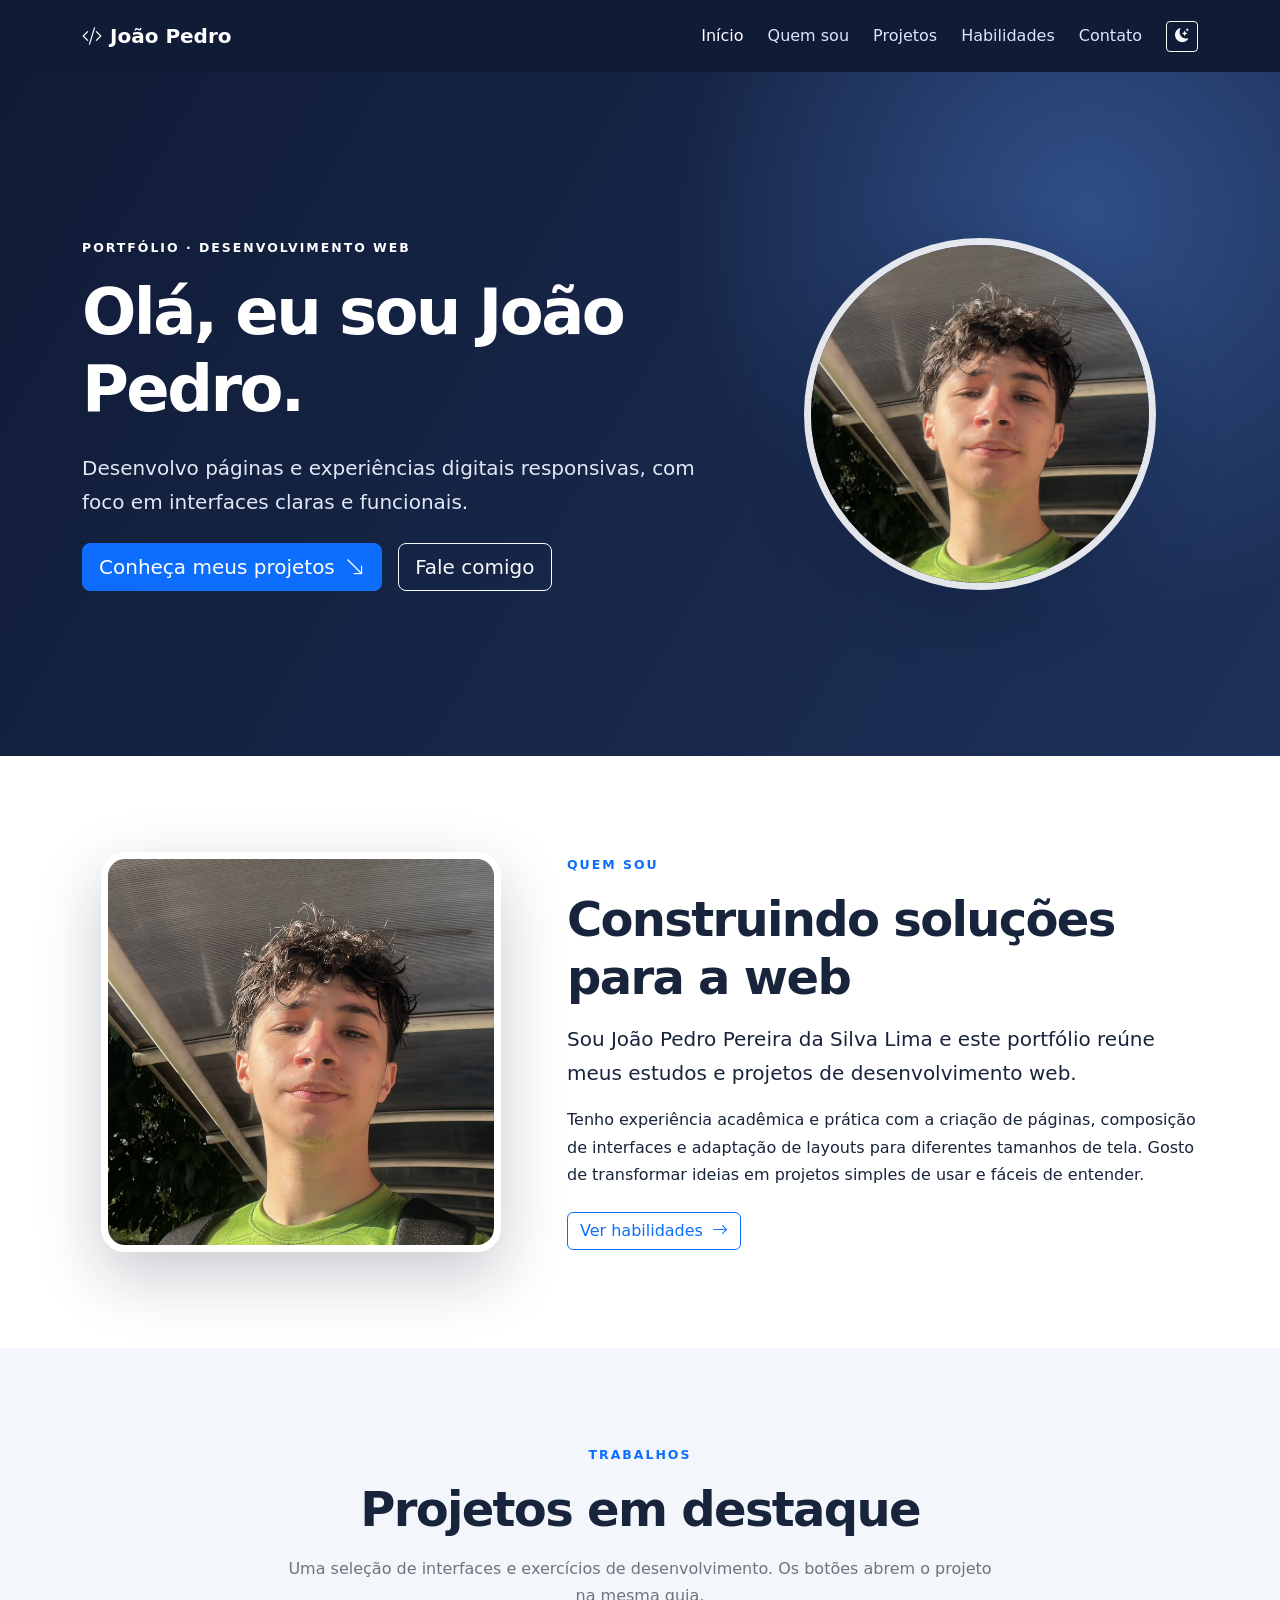
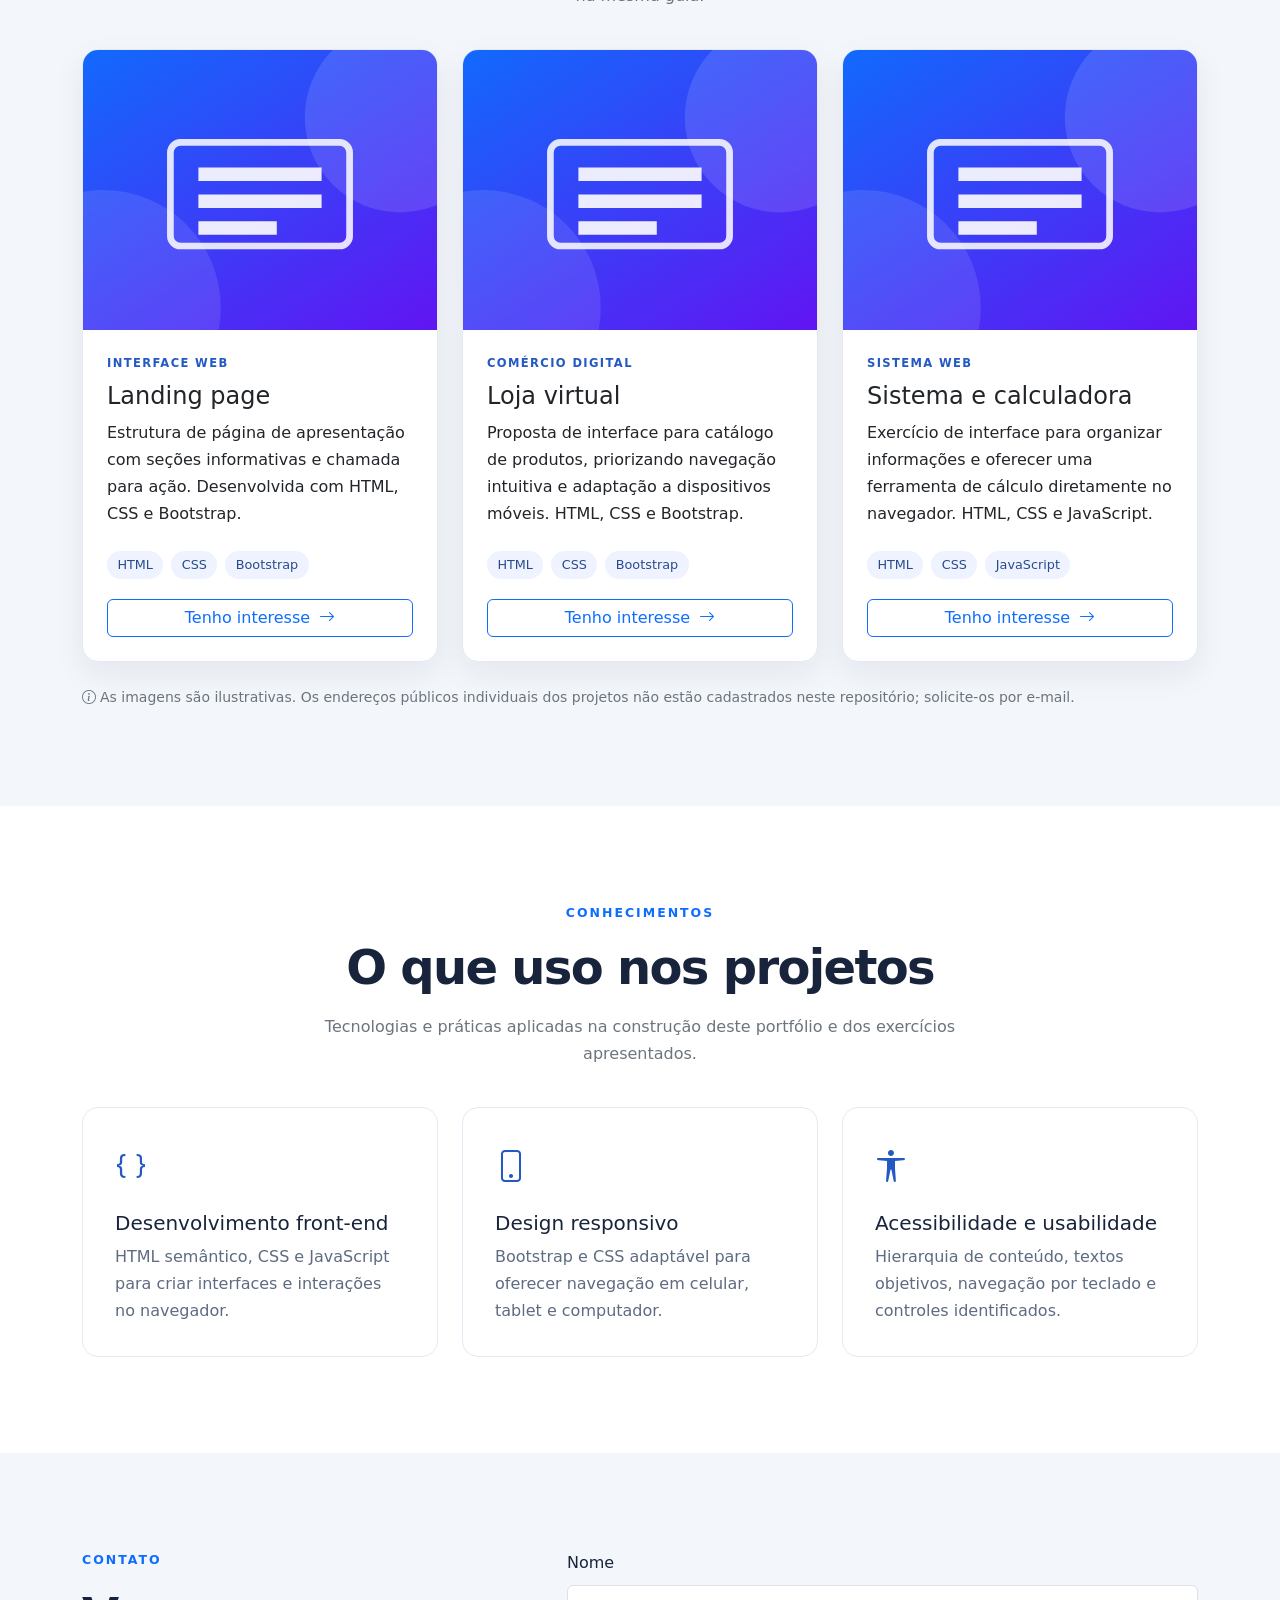
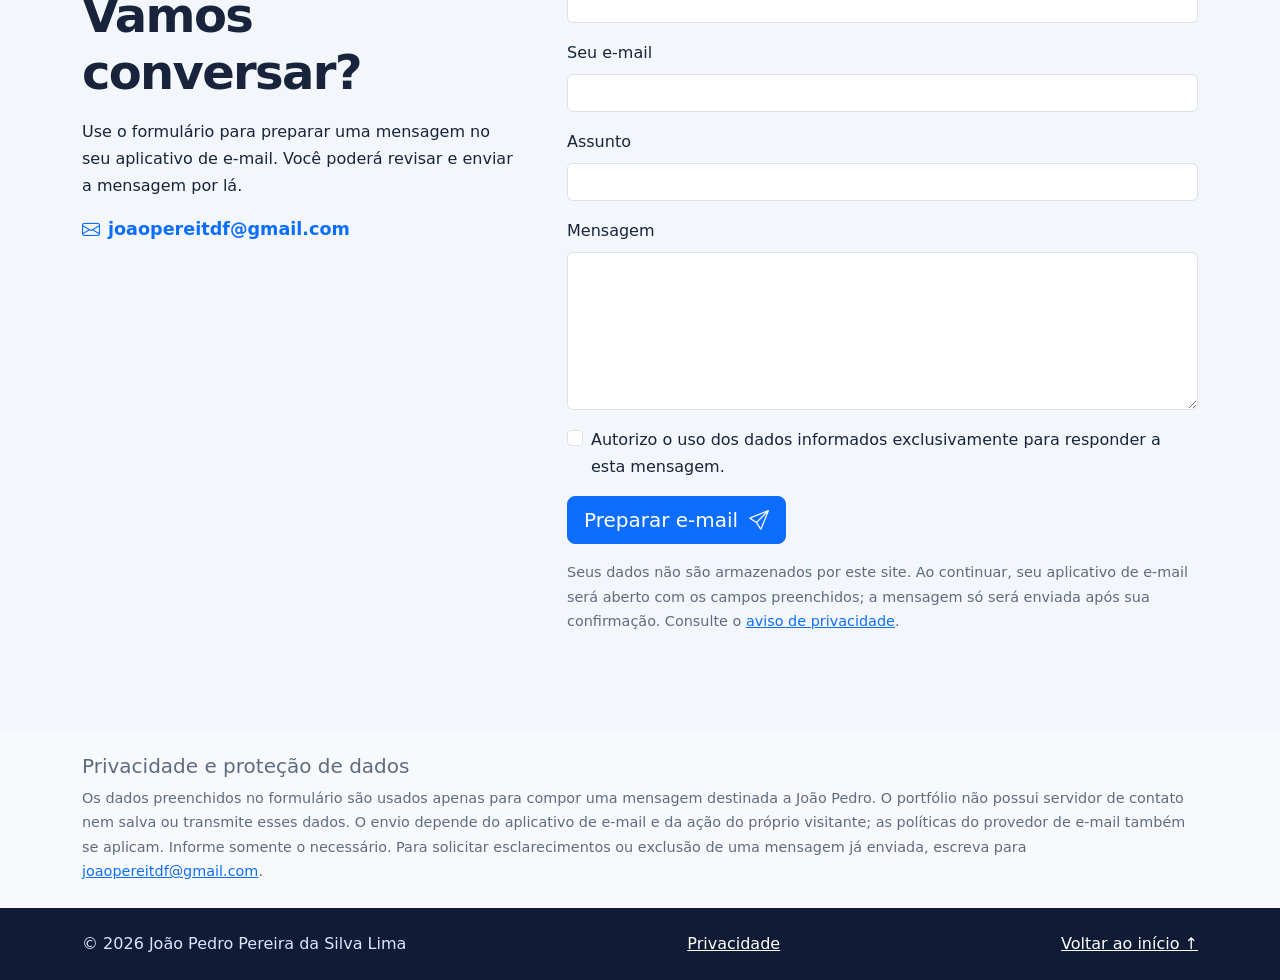
==== commit 2ca83b56: "Personalize portfolio for João Pedro Replace the generic template with a personal portfolio for João" ====
--- a/ArquivosPrincipais/index.html
+++ b/ArquivosPrincipais/index.html
@@ -1,1173 +1,228 @@
-<!DOCTYPE html>
+<!doctype html>
 <html lang="pt-BR">
 
 <head>
-
-    <!-- ==========================================================
-         DESENVOLVIMENTO WEB
-         Template Oficial da Disciplina PW
-         Professor: Paulo Carvalho
-         ========================================================== -->
-
-    <meta charset="UTF-8">
-    <meta name="viewport" content="width=device-width, initial-scale=1.0">
-
-    <title>Tech Solutions | Desenvolvimento Web</title>
-
-    <!-- Bootstrap 5.3 -->
-
+    <meta charset="utf-8">
+    <meta name="viewport" content="width=device-width, initial-scale=1">
+    <meta name="description"
+        content="Portfólio de João Pedro Pereira da Silva Lima: projetos web, habilidades e contato.">
+    <meta name="theme-color" content="#101b36">
+    <title>João Pedro | Portfólio de desenvolvimento web</title>
     <link href="https://cdn.jsdelivr.net/npm/bootstrap@5.3.7/dist/css/bootstrap.min.css" rel="stylesheet">
-
-    <!-- Bootstrap Icons -->
-
     <link rel="stylesheet" href="https://cdn.jsdelivr.net/npm/bootstrap-icons@1.13.1/font/bootstrap-icons.min.css">
-
-    <!-- Font Awesome -->
-
-    <link rel="stylesheet" href="https://cdnjs.cloudflare.com/ajax/libs/font-awesome/6.7.2/css/all.min.css">
-
-    <!-- CSS Personalizado -->
-
     <link rel="stylesheet" href="style.css">
-
 </head>
 
 <body>
-    <!--LOADER-->
-
-    <div id="loader">
-
-        <div class="spinner-border text-primary" style="width:4rem;height:4rem;" role="status">
-
-        </div>
-
-    </div>
-
-    <!-- ======================================================
-                        NAVBAR
-    ======================================================= -->
-
-    <header>
-        <nav class="navbar navbar-expand-lg navbar-dark bg-dark shadow">
-
-            <div class="container">
-
-                <!-- LOGO -->
-
-                <a class="navbar-brand fw-bold" href="#">
-
-                    <i class="bi bi-code-slash"></i>
-
-                    Tech Solutions
-
-                </a>
-
-                <!-- BOTÃO MOBILE -->
-
-                <button class="navbar-toggler" type="button" data-bs-toggle="collapse" data-bs-target="#menu">
-
-                    <span class="navbar-toggler-icon"></span>
-
-                </button> <!-- Botão de modo escuro -->
-                <button id="btnDarkMode" class="btn btn-outline-light ms-lg-3" type="button"
-                    aria-label="Ativar modo escuro" aria-pressed="false">
-                    <i class="bi bi-sun-fill" aria-hidden="true"></i>
-                </button>
-
-                <!-- MENU -->
-
+    <a class="skip-link" href="#conteudo">Pular para o conteúdo</a>
+    <header class="sticky-top">
+        <nav class="navbar navbar-expand-lg navbar-dark">
+            <div class="container">
+                <a class="navbar-brand fw-bold" href="#inicio"><i class="bi bi-code-slash me-2"></i>João Pedro</a>
+                <button class="navbar-toggler" type="button" data-bs-toggle="collapse" data-bs-target="#menu"
+                    aria-controls="menu" aria-expanded="false" aria-label="Abrir menu"><span
+                        class="navbar-toggler-icon"></span></button>
                 <div class="collapse navbar-collapse" id="menu">
-
-                    <ul class="navbar-nav ms-auto">
-
-                        <li class="nav-item">
-
-                            <a class="nav-link active" href="#inicio">
-
-                                Início
-
-                            </a>
-
-                        </li>
-
-                        <li class="nav-item">
-
-                            <a class="nav-link" href="#sobre">
-
-                                Sobre
-
-                            </a>
-
-                        </li>
-
-                        <li class="nav-item">
-
-                            <a class="nav-link" href="#servicos">
-
-                                Serviços
-
-                            </a>
-
-                        </li>
-                        <li class="nav-item"><a class="nav-link" href="#galeria">Galeria</a></li>
+                    <ul class="navbar-nav ms-auto align-items-lg-center gap-lg-2">
+                        <li class="nav-item"><a class="nav-link active" href="#inicio">Início</a></li>
+                        <li class="nav-item"><a class="nav-link" href="#sobre">Quem sou</a></li>
+                        <li class="nav-item"><a class="nav-link" href="#projetos">Projetos</a></li>
+                        <li class="nav-item"><a class="nav-link" href="#habilidades">Habilidades</a></li>
                         <li class="nav-item"><a class="nav-link" href="#contato">Contato</a></li>
-
+                        <li class="nav-item"><button id="btnDarkMode" class="btn btn-outline-light btn-sm ms-lg-2"
+                                type="button" aria-label="Ativar modo escuro" aria-pressed="false"><i
+                                    class="bi bi-moon-stars-fill" aria-hidden="true"></i></button></li>
                     </ul>
-
-                </div>
-
-            </div>
-
+                </div>
+            </div>
         </nav>
-
     </header>
-
-    <!-- ======================================================
-                        CONTEÚDO PRINCIPAL
-    ======================================================= -->
-
-    <main>
-
-        <!-- ==========================================
-                    HERO SECTION
-        =========================================== -->
-
-        <section id="inicio" class="hero">
-
-            <div class="container">
-
-                <div class="row align-items-center">
-
-                    <!-- Texto de apresentação -->
-                    <div class="col-lg-7 text-white py-5">
-                        <p class="text-uppercase fw-semibold mb-2">Desenvolvimento Web</p>
-                        <h1 class="display-4 fw-bold">Ideias que viram soluções digitais</h1>
-                        <p class="lead">Criamos experiências digitais modernas, acessíveis e responsivas.</p>
-                        <div class="mt-4">
-                            <a href="#sobre" class="btn btn-primary btn-lg me-3">Saiba mais</a>
-                            <a href="#contato" class="btn btn-outline-light btn-lg">Contato</a>
+    <main id="conteudo">
+        <section id="inicio" class="hero section-anchor">
+            <div class="container py-5">
+                <div class="row align-items-center g-5">
+                    <div class="col-lg-7 text-white">
+                        <p class="eyebrow">PORTFÓLIO · DESENVOLVIMENTO WEB</p>
+                        <h1 class="display-3 fw-bold">Olá, eu sou João Pedro.</h1>
+                        <p class="lead mt-4">Desenvolvo páginas e experiências digitais responsivas, com foco em
+                            interfaces claras e funcionais.</p>
+                        <div class="d-flex flex-wrap gap-3 mt-4"><a href="#projetos"
+                                class="btn btn-primary btn-lg">Conheça meus projetos <i
+                                    class="bi bi-arrow-down-right ms-1"></i></a><a href="#contato"
+                                class="btn btn-outline-light btn-lg">Fale comigo</a></div>
+                    </div>
+                    <div class="col-lg-5 text-center"><img class="profile-photo hero-photo" src="img/FotoPerfil.jpeg"
+                            alt="Foto de João Pedro Pereira da Silva Lima"></div>
+                </div>
+            </div>
+        </section>
+        <section id="sobre" class="section-anchor section-space">
+            <div class="container">
+                <div class="row align-items-center g-5">
+                    <div class="col-lg-5 text-center"><img class="profile-photo about-photo" src="img/FotoPerfil.jpeg"
+                            alt="João Pedro, desenvolvedor web"></div>
+                    <div class="col-lg-7">
+                        <p class="eyebrow text-primary">QUEM SOU</p>
+                        <h2 class="section-title">Construindo soluções para a web</h2>
+                        <p class="lead">Sou João Pedro Pereira da Silva Lima e este portfólio reúne meus estudos e
+                            projetos de desenvolvimento web.</p>
+                        <p>Tenho experiência acadêmica e prática com a criação de páginas, composição de interfaces e
+                            adaptação de layouts para diferentes tamanhos de tela. Gosto de transformar ideias em
+                            projetos simples de usar e fáceis de entender.</p>
+                        <a class="btn btn-outline-primary mt-2" href="#habilidades">Ver habilidades <i
+                                class="bi bi-arrow-right ms-1"></i></a>
+                    </div>
+                </div>
+            </div>
+        </section>
+        <section id="projetos" class="section-anchor section-space bg-soft">
+            <div class="container">
+                <div class="section-heading">
+                    <p class="eyebrow text-primary">TRABALHOS</p>
+                    <h2 class="section-title">Projetos em destaque</h2>
+                    <p class="text-secondary">Uma seleção de interfaces e exercícios de desenvolvimento. Os botões abrem
+                        o projeto na mesma guia.</p>
+                </div>
+                <div class="row g-4">
+                    <div class="col-lg-4 col-md-6">
+                        <article class="card project-card h-100"><img src="img/projeto1.svg" class="project-image"
+                                alt="Prévia ilustrativa de uma landing page">
+                            <div class="card-body d-flex flex-column"><span class="project-type">INTERFACE WEB</span>
+                                <h3 class="h4 mt-2">Landing page</h3>
+                                <p>Estrutura de página de apresentação com seções informativas e chamada para ação.
+                                    Desenvolvida com HTML, CSS e Bootstrap.</p>
+                                <div class="tech-list"><span>HTML</span><span>CSS</span><span>Bootstrap</span></div><a
+                                    href="mailto:joaopereitdf@gmail.com?subject=Sobre%20a%20landing%20page"
+                                    class="btn btn-outline-primary mt-auto">Tenho interesse <i
+                                        class="bi bi-arrow-right ms-1"></i></a>
+                            </div>
+                        </article>
+                    </div>
+                    <div class="col-lg-4 col-md-6">
+                        <article class="card project-card h-100"><img src="img/projeto2.svg" class="project-image"
+                                alt="Prévia ilustrativa de uma loja virtual">
+                            <div class="card-body d-flex flex-column"><span class="project-type">COMÉRCIO DIGITAL</span>
+                                <h3 class="h4 mt-2">Loja virtual</h3>
+                                <p>Proposta de interface para catálogo de produtos, priorizando navegação intuitiva e
+                                    adaptação a dispositivos móveis. HTML, CSS e Bootstrap.</p>
+                                <div class="tech-list"><span>HTML</span><span>CSS</span><span>Bootstrap</span></div><a
+                                    href="mailto:joaopereitdf@gmail.com?subject=Sobre%20a%20loja%20virtual"
+                                    class="btn btn-outline-primary mt-auto">Tenho interesse <i
+                                        class="bi bi-arrow-right ms-1"></i></a>
+                            </div>
+                        </article>
+                    </div>
+                    <div class="col-lg-4 col-md-6">
+                        <article class="card project-card h-100"><img src="img/projeto3.svg" class="project-image"
+                                alt="Prévia ilustrativa de um sistema web">
+                            <div class="card-body d-flex flex-column"><span class="project-type">SISTEMA WEB</span>
+                                <h3 class="h4 mt-2">Sistema e calculadora</h3>
+                                <p>Exercício de interface para organizar informações e oferecer uma ferramenta de
+                                    cálculo diretamente no navegador. HTML, CSS e JavaScript.</p>
+                                <div class="tech-list"><span>HTML</span><span>CSS</span><span>JavaScript</span></div><a
+                                    href="mailto:joaopereitdf@gmail.com?subject=Sobre%20o%20sistema%20web"
+                                    class="btn btn-outline-primary mt-auto">Tenho interesse <i
+                                        class="bi bi-arrow-right ms-1"></i></a>
+                            </div>
+                        </article>
+                    </div>
+                </div>
+                <p class="small text-secondary mt-4 mb-0"><i class="bi bi-info-circle me-1"></i>As imagens são
+                    ilustrativas. Os endereços públicos individuais dos projetos não estão cadastrados neste
+                    repositório; solicite-os por e-mail.</p>
+            </div>
+        </section>
+        <section id="habilidades" class="section-anchor section-space">
+            <div class="container">
+                <div class="section-heading">
+                    <p class="eyebrow text-primary">CONHECIMENTOS</p>
+                    <h2 class="section-title">O que uso nos projetos</h2>
+                    <p class="text-secondary">Tecnologias e práticas aplicadas na construção deste portfólio e dos
+                        exercícios apresentados.</p>
+                </div>
+                <div class="row g-4">
+                    <div class="col-md-4">
+                        <div class="skill-card"><i class="bi bi-braces"></i>
+                            <h3 class="h5">Desenvolvimento front-end</h3>
+                            <p>HTML semântico, CSS e JavaScript para criar interfaces e interações no navegador.</p>
                         </div>
                     </div>
-                    <div class="col-lg-5 text-center text-white" aria-hidden="true">
-                        <i class="bi bi-code-square hero-icon"></i>
-                    </div>
-                </div>
-            </div>
-
-        </section>
-
-        <!-- ==========================================
-                    SOBRE
-        =========================================== -->
-
-        <section id="sobre" class="py-5">
-
-            <div class="container">
-
-                <div class="row align-items-center">
-
-                    <div class="col-lg-6">
-
-                        <img src="img/sobre.svg" class="img-fluid rounded shadow"
-                            alt="Ilustração sobre a Tech Solutions">
-
-                    </div>
-
-                    <div class="col-lg-6">
-
-                        <h2 class="mb-4">
-
-                            Quem Somos
-
-                        </h2>
-
-                        <p>
-
-                            A Tech Solutions é uma empresa fictícia criada
-                            exclusivamente para fins educacionais.
-
-                        </p>
-
-                        <p>
-
-                            Durante a disciplina cada aluno personalizará
-                            este template transformando-o em seu próprio
-                            projeto.
-
-                        </p>
-
-                        <ul class="list-group">
-
-                            <li class="list-group-item">
-
-                                ✔ HTML5
-
-                            </li>
-
-                            <li class="list-group-item">
-
-                                ✔ CSS3
-
-                            </li>
-
-                            <li class="list-group-item">
-
-                                ✔ Bootstrap
-
-                            </li>
-
-                            <li class="list-group-item">
-
-                                ✔ JavaScript
-
-                            </li>
-
-                        </ul>
-
-                    </div>
-
-                </div>
-
-            </div>
-
-        </section>
-
-        <!-- ==========================================
-                    SERVIÇOS
-        =========================================== -->
-
-        <section id="servicos" class="py-5 bg-light">
-
-            <div class="container">
-
-                <div class="text-center mb-5">
-
-                    <h2>
-
-                        Nossos Serviços
-
-                    </h2>
-
-                    <p>
-
-                        Exemplos de Cards utilizando Bootstrap.
-
-                    </p>
-
-                </div>
-
-                <div class="row">
-
-                    <!-- CARD 1 -->
-
                     <div class="col-md-4">
-
-                        <div class="card shadow h-100">
-
-                            <div class="card-body text-center">
-
-                                <i class="fa-solid fa-laptop-code fa-4x text-primary mb-3"></i>
-
-                                <h4>
-
-                                    Desenvolvimento Web
-
-                                </h4>
-
-                                <p>
-
-                                    HTML5, CSS3, Bootstrap
-                                    e JavaScript.
-
-                                </p>
-
-                            </div>
-
+                        <div class="skill-card"><i class="bi bi-phone"></i>
+                            <h3 class="h5">Design responsivo</h3>
+                            <p>Bootstrap e CSS adaptável para oferecer navegação em celular, tablet e computador.</p>
                         </div>
-
-                    </div>
-
-                    <!-- CARD 2 -->
-
+                    </div>
                     <div class="col-md-4">
-
-                        <div class="card shadow h-100">
-
-                            <div class="card-body text-center">
-
-                                <i class="fa-solid fa-mobile-screen fa-4x text-success mb-3"></i>
-
-                                <h4>
-
-                                    Responsividade
-
-                                </h4>
-
-                                <p>
-
-                                    Layout adaptado para celulares,
-                                    tablets e computadores.
-
-                                </p>
-
-                            </div>
-
+                        <div class="skill-card"><i class="bi bi-universal-access"></i>
+                            <h3 class="h5">Acessibilidade e usabilidade</h3>
+                            <p>Hierarquia de conteúdo, textos objetivos, navegação por teclado e controles
+                                identificados.</p>
                         </div>
-
-                    </div>
-
-                    <!-- CARD 3 -->
-
-                    <div class="col-md-4">
-
-                        <div class="card shadow h-100">
-
-                            <div class="card-body text-center">
-
-                                <i class="fa-solid fa-server fa-4x text-danger mb-3"></i>
-
-                                <h4>
-
-                                    Hospedagem
-
-                                </h4>
-
-                                <p>
-
-                                    Publicação utilizando
-                                    GitHub Pages.
-
-                                </p>
-
-                            </div>
-
-                        </div>
-
-                    </div>
-
-                </div>
-
-            </div>
-
-        </section>
-
-        <!-- ===================================================================================== -->
-        <!-- ======================================================
-                        ESTATÍSTICAS
-    ======================================================= -->
-
-        <section class="py-5 bg-primary text-white">
-
-            <div class="container">
-
-                <div class="row text-center">
-
-                    <div class="col-md-3">
-
-                        <i class="fa-solid fa-user-graduate fa-3x mb-3"></i>
-
-                        <h2 class="counter" data-target="500">0</h2>
-
-                        <p>Alunos Formados</p>
-
-                    </div>
-
-                    <div class="col-md-3">
-
-                        <i class="fa-solid fa-code fa-3x mb-3"></i>
-
-                        <h2 class="counter" data-target="150">0</h2>
-
-                        <p>Projetos Desenvolvidos</p>
-
-                    </div>
-
-                    <div class="col-md-3">
-
-                        <i class="fa-solid fa-award fa-3x mb-3"></i>
-
-                        <h2 class="counter" data-target="10">0</h2>
-
-                        <p>Anos de Experiência</p>
-
-                    </div>
-
-                    <div class="col-md-3">
-
-                        <i class="fa-solid fa-laptop fa-3x mb-3"></i>
-
-                        <h2 class="counter" data-target="100">0</h2>
-
-                        <p>Projetos Responsivos</p>
-
-                    </div>
-
-                </div>
-
-            </div>
-
-        </section>
-
-
-
-        <!-- ======================================================
-                        PORTFÓLIO
-    ======================================================= -->
-
-        <section id="galeria" class="py-5">
-
-            <div class="container">
-
-                <div class="text-center mb-5">
-
-                    <h2 class="fw-bold">
-
-                        Nosso Portfólio
-
-                    </h2>
-
-                    <p class="text-muted">
-
-                        Exemplos de projetos desenvolvidos.
-
-                    </p>
-
-                </div>
-
-                <div class="row g-4">
-
-                    <div class="col-lg-4 col-md-6">
-
-                        <div class="card shadow border-0">
-
-                            <img src="img/projeto1.svg" class="card-img-top" alt="Imagem ilustrativa de projeto">
-
-                            <div class="card-body">
-
-                                <h4>Landing Page</h4>
-
-                                <p>
-
-                                    Projeto utilizando HTML,
-                                    CSS e Bootstrap.
-
-                                </p>
-
-                                <a href="#" class="btn btn-primary">
-
-                                    Visualizar
-
-                                </a>
-
-                            </div>
-
-                        </div>
-
-                    </div>
-
-                    <div class="col-lg-4 col-md-6">
-
-                        <div class="card shadow border-0">
-
-                            <img src="img/projeto2.svg" class="card-img-top" alt="Imagem ilustrativa de projeto">
-
-                            <div class="card-body">
-
-                                <h4>Loja Virtual</h4>
-
-                                <p>
-
-                                    Interface moderna
-                                    totalmente responsiva.
-
-                                </p>
-
-                                <a href="#" class="btn btn-success">
-
-                                    Visualizar
-
-                                </a>
-
-                            </div>
-
-                        </div>
-
-                    </div>
-
-                    <div class="col-lg-4 col-md-6">
-
-                        <div class="card shadow border-0">
-
-                            <img src="img/projeto3.svg" class="card-img-top" alt="Imagem ilustrativa de projeto">
-
-                            <div class="card-body">
-
-                                <h4>Sistema Web</h4>
-
-                                <p>
-
-                                    Dashboard desenvolvido
-                                    com Bootstrap.
-
-                                </p>
-
-                                <a href="#" class="btn btn-danger">
-
-                                    Visualizar
-
-                                </a>
-
-                            </div>
-
-                        </div>
-
-                    </div>
-
-                </div>
-
-            </div>
-
-        </section>
-
-
-
-        <!-- ======================================================
-                        DIFERENCIAIS
-    ======================================================= -->
-
-        <section class="py-5 bg-light">
-
-            <div class="container">
-
-                <div class="text-center mb-5">
-
-                    <h2>
-
-                        Por que escolher nossa empresa?
-
-                    </h2>
-
-                </div>
-
-                <div class="row">
-
-                    <div class="col-md-6">
-
-                        <div class="d-flex mb-4">
-
-                            <i class="fa-solid fa-check text-success fa-2x me-3"></i>
-
-                            <div>
-
-                                <h4>Qualidade</h4>
-
-                                <p>
-
-                                    Código organizado seguindo
-                                    boas práticas.
-
-                                </p>
-
-                            </div>
-
-                        </div>
-
-                    </div>
-
-                    <div class="col-md-6">
-
-                        <div class="d-flex mb-4">
-
-                            <i class="fa-solid fa-shield text-primary fa-2x me-3"></i>
-
-                            <div>
-
-                                <h4>Segurança</h4>
-
-                                <p>
-
-                                    Desenvolvimento seguindo
-                                    padrões modernos.
-
-                                </p>
-
-                            </div>
-
-                        </div>
-
-                    </div>
-
-                    <div class="col-md-6">
-
-                        <div class="d-flex mb-4">
-
-                            <i class="fa-solid fa-clock text-warning fa-2x me-3"></i>
-
-                            <div>
-
-                                <h4>Rapidez</h4>
-
-                                <p>
-
-                                    Projetos entregues dentro
-                                    do prazo.
-
-                                </p>
-
-                            </div>
-
-                        </div>
-
-                    </div>
-
-                    <div class="col-md-6">
-
-                        <div class="d-flex mb-4">
-
-                            <i class="fa-solid fa-headset text-danger fa-2x me-3"></i>
-
-                            <div>
-
-                                <h4>Suporte</h4>
-
-                                <p>
-
-                                    Atendimento completo
-                                    ao cliente.
-
-                                </p>
-
-                            </div>
-
-                        </div>
-
-                    </div>
-
-                </div>
-
-            </div>
-
-        </section>
-
-
-
-        <!-- ======================================================
-                        DEPOIMENTOS
-    ======================================================= -->
-
-        <section class="py-5">
-
-            <div class="container">
-
-                <div class="text-center mb-5">
-
-                    <h2>
-
-                        O que nossos clientes dizem
-
-                    </h2>
-
-                </div>
-
-                <div id="carouselExample" class="carousel slide">
-
-                    <div class="carousel-inner">
-
-                        <div class="carousel-item active">
-
-                            <div class="text-center">
-
-                                <img src="img/cliente1.svg" class="rounded-circle shadow mb-3" width="120" height="120"
-                                    alt="Foto ilustrativa do cliente">
-
-                                <h4>João Pedro Pereira da Silva Lima</h4>
-
-                                <p class="lead">
-
-                                    "Excelente atendimento e
-                                    excelente qualidade."
-
-                                </p>
-
-                            </div>
-
-                        </div>
-
-                        <div class="carousel-item">
-
-                            <div class="text-center">
-
-                                <img src="img/cliente2.svg" class="rounded-circle shadow mb-3" width="120" height="120"
-                                    alt="Foto ilustrativa do cliente">
-
-                                <h4>Maria Souza</h4>
-
-                                <p class="lead">
-
-                                    "Equipe extremamente
-                                    profissional."
-
-                                </p>
-
-                            </div>
-
-                        </div>
-
-                        <div class="carousel-item">
-
-                            <div class="text-center">
-
-                                <img src="img/cliente3.svg" class="rounded-circle shadow mb-3" width="120" height="120"
-                                    alt="Foto ilustrativa do cliente">
-
-                                <h4>Carlos Oliveira</h4>
-
-                                <p class="lead">
-
-                                    "Recomendo a todos."
-
-                                </p>
-
-                            </div>
-
-                        </div>
-
-                    </div>
-
-                    <button class="carousel-control-prev" type="button" data-bs-target="#carouselExample"
-                        data-bs-slide="prev">
-
-                        <span class="carousel-control-prev-icon"></span>
-
-                    </button>
-
-                    <button class="carousel-control-next" type="button" data-bs-target="#carouselExample"
-                        data-bs-slide="next">
-
-                        <span class="carousel-control-next-icon"></span>
-
-                    </button>
-
-                </div>
-
-            </div>
-
-        </section>
-
-        <!-- ======================================================
-                            FAQ
-        ======================================================= -->
-
-        <section class="py-5 bg-light">
-
-            <div class="container">
-
-                <div class="text-center mb-5">
-
-                    <h2 class="fw-bold">
-                        Perguntas Frequentes
-                    </h2>
-
-                    <p class="text-muted">
-                        Exemplo de Accordion utilizando Bootstrap.
-                    </p>
-
-                </div>
-
-                <div class="accordion" id="faq">
-
-                    <div class="accordion-item">
-
-                        <h2 class="accordion-header">
-
-                            <button class="accordion-button" type="button" data-bs-toggle="collapse"
-                                data-bs-target="#pergunta1">
-
-                                O que é HTML?
-
-                            </button>
-
-                        </h2>
-
-                        <div id="pergunta1" class="accordion-collapse collapse show" data-bs-parent="#faq">
-
-                            <div class="accordion-body">
-
-                                HTML é a linguagem responsável pela estrutura
-                                de uma página Web.
-
-                            </div>
-
-                        </div>
-
-                    </div>
-
-                    <div class="accordion-item">
-
-                        <h2 class="accordion-header">
-
-                            <button class="accordion-button collapsed" type="button" data-bs-toggle="collapse"
-                                data-bs-target="#pergunta2">
-
-                                O que é CSS?
-
-                            </button>
-
-                        </h2>
-
-                        <div id="pergunta2" class="accordion-collapse collapse" data-bs-parent="#faq">
-
-                            <div class="accordion-body">
-
-                                CSS é utilizado para estilizar uma página.
-
-                            </div>
-
-                        </div>
-
-                    </div>
-
-                    <div class="accordion-item">
-
-                        <h2 class="accordion-header">
-
-                            <button class="accordion-button collapsed" type="button" data-bs-toggle="collapse"
-                                data-bs-target="#pergunta3">
-
-                                O que é Bootstrap?
-
-                            </button>
-
-                        </h2>
-
-                        <div id="pergunta3" class="accordion-collapse collapse" data-bs-parent="#faq">
-
-                            <div class="accordion-body">
-
-                                Bootstrap é um framework CSS utilizado
-                                para criar layouts responsivos.
-
-                            </div>
-
-                        </div>
-
-                    </div>
-
-                </div>
-
-            </div>
-
-        </section>
-
-
-        <!-- ======================================================
-                            CONTATO
-        ======================================================= -->
-
-        <section id="contato" class="py-5">
-
-            <div class="container">
-
-                <div class="text-center mb-5">
-
-                    <h2 class="fw-bold">
-
-                        Entre em Contato
-
-                    </h2>
-
-                    <p>
-
-                        Preencha o formulário abaixo.
-
-                    </p>
-
-                </div>
-
-                <div class="row">
-
-                    <div class="col-lg-6">
-
+                    </div>
+                </div>
+            </div>
+        </section>
+        <section id="contato" class="section-anchor section-space bg-soft">
+            <div class="container">
+                <div class="row g-5">
+                    <div class="col-lg-5">
+                        <p class="eyebrow text-primary">CONTATO</p>
+                        <h2 class="section-title">Vamos conversar?</h2>
+                        <p>Use o formulário para preparar uma mensagem no seu aplicativo de e-mail. Você poderá revisar
+                            e enviar a mensagem por lá.</p><a class="contact-email"
+                            href="mailto:joaopereitdf@gmail.com"><i
+                                class="bi bi-envelope me-2"></i>joaopereitdf@gmail.com</a>
+                    </div>
+                    <div class="col-lg-7">
                         <form id="formContato">
-
-                            <div class="mb-3">
-
-                                <label class="form-label">
-
-                                    Nome
-
-                                </label>
-
-                                <input type="text" id="nome" name="nome" class="form-control"
-                                    placeholder="Digite seu nome" required>
-
-                            </div>
-
-                            <div class="mb-3">
-
-                                <label class="form-label">
-
-                                    Email
-
-                                </label>
-
-                                <input type="email" id="email" name="email" class="form-control"
-                                    placeholder="Digite seu e-mail" required>
-
-                            </div>
-
-                            <div class="mb-3">
-
-                                <label class="form-label">
-
-                                    Assunto
-
-                                </label>
-
-                                <input type="text" id="assunto" name="assunto" class="form-control" required>
-
-                            </div>
-
-                            <div class="mb-3">
-
-                                <label class="form-label">
-
-                                    Mensagem
-
-                                </label>
-
-                                <textarea id="mensagem" name="mensagem" rows="6" class="form-control" required>
-
-                                </textarea>
-
-                            </div>
-
-                            <button class="btn btn-primary btn-lg">
-
-                                Enviar Mensagem
-
-                            </button>
-
+                            <div class="mb-3"><label for="nome" class="form-label">Nome</label><input type="text"
+                                    id="nome" name="Nome" class="form-control" autocomplete="name" maxlength="100"
+                                    required></div>
+                            <div class="mb-3"><label for="email" class="form-label">Seu e-mail</label><input
+                                    type="email" id="email" name="E-mail" class="form-control" autocomplete="email"
+                                    maxlength="254" required></div>
+                            <div class="mb-3"><label for="assunto" class="form-label">Assunto</label><input type="text"
+                                    id="assunto" name="Assunto" class="form-control" maxlength="150" required></div>
+                            <div class="mb-3"><label for="mensagem" class="form-label">Mensagem</label><textarea
+                                    id="mensagem" name="Mensagem" rows="6" maxlength="3000" class="form-control"
+                                    required></textarea></div>
+                            <div class="form-check mb-3"><input class="form-check-input" type="checkbox" value="sim"
+                                    id="consentimento" required><label class="form-check-label"
+                                    for="consentimento">Autorizo o uso dos dados informados exclusivamente para
+                                    responder a esta mensagem.</label></div>
+                            <button class="btn btn-primary btn-lg" type="submit">Preparar e-mail <i
+                                    class="bi bi-send ms-1"></i></button>
+                            <p class="privacy-note mt-3 mb-0">Seus dados não são armazenados por este site. Ao
+                                continuar, seu aplicativo de e-mail será aberto com os campos preenchidos; a mensagem só
+                                será enviada após sua confirmação. Consulte o <a href="#privacidade">aviso de
+                                    privacidade</a>.</p>
                         </form>
-
-                    </div>
-
-                    <div class="col-lg-6">
-
-                        <iframe class="rounded shadow w-100" height="500" loading="lazy"
-                            src="https://maps.google.com/maps?q=Ji-Paraná&t=&z=13&ie=UTF8&iwloc=&output=embed">
-
-                        </iframe>
-
-                    </div>
-
-                </div>
-
-            </div>
-
-        </section>
-
-
-        <!-- ======================================================
-                            NEWSLETTER
-        ======================================================= -->
-
-        <section class="py-5 bg-primary text-white">
-
-            <div class="container text-center">
-
-                <h2>
-
-                    Receba nossas novidades
-
-                </h2>
-
-                <p>
-
-                    Inscreva-se gratuitamente.
-
-                </p>
-
-                <div class="row justify-content-center">
-
-                    <div class="col-lg-6">
-
-                        <div class="input-group">
-
-                            <input type="email" class="form-control" placeholder="Digite seu e-mail">
-
-                            <button class="btn btn-dark">
-
-                                Inscrever
-
-                            </button>
-
-                        </div>
-
-                    </div>
-
-                </div>
-
-            </div>
-
-        </section>
-
+                    </div>
+                </div>
+            </div>
+        </section>
+        <section id="privacidade" class="section-anchor privacy-section py-4">
+            <div class="container">
+                <h2 class="h5">Privacidade e proteção de dados</h2>
+                <p class="mb-0">Os dados preenchidos no formulário são usados apenas para compor uma mensagem destinada
+                    a João Pedro. O portfólio não possui servidor de contato nem salva ou transmite esses dados. O envio
+                    depende do aplicativo de e-mail e da ação do próprio visitante; as políticas do provedor de e-mail
+                    também se aplicam. Informe somente o necessário. Para solicitar esclarecimentos ou exclusão de uma
+                    mensagem já enviada, escreva para <a
+                        href="mailto:joaopereitdf@gmail.com">joaopereitdf@gmail.com</a>.</p>
+            </div>
+        </section>
     </main>
-
-
-    <!-- ======================================================
-                        RODAPÉ
-    ======================================================= -->
-
-    <footer class="bg-dark text-white pt-5">
-
-        <div class="container">
-
-            <div class="row">
-
-                <div class="col-lg-4">
-
-                    <h4>
-
-                        Tech Solutions
-
-                    </h4>
-
-                    <p>
-
-                        Template criado para a disciplina
-                        Desenvolvimento Web.
-
-                    </p>
-
-                </div>
-
-                <div class="col-lg-4">
-
-                    <h4>
-
-                        Links
-
-                    </h4>
-
-                    <ul class="list-unstyled">
-
-                        <li>
-
-                            <a href="#inicio" class="text-white text-decoration-none">
-
-                                Início
-
-                            </a>
-
-                        </li>
-
-                        <li>
-
-                            <a href="#sobre" class="text-white text-decoration-none">
-
-                                Sobre
-
-                            </a>
-
-                        </li>
-
-                        <li>
-
-                            <a href="#servicos" class="text-white text-decoration-none">
-
-                                Serviços
-
-                            </a>
-
-                        </li>
-
-                        <li>
-
-                            <a href="#contato" class="text-white text-decoration-none">
-
-                                Contato
-
-                            </a>
-
-                        </li>
-
-                    </ul>
-
-                </div>
-
-                <div class="col-lg-4">
-
-                    <h4>
-
-                        Redes Sociais
-
-                    </h4>
-
-                    <a href="#" class="text-white fs-3 me-3">
-
-                        <i class="bi bi-facebook"></i>
-
-                    </a>
-
-                    <a href="#" class="text-white fs-3 me-3">
-
-                        <i class="bi bi-instagram"></i>
-
-                    </a>
-
-                    <a href="#" class="text-white fs-3 me-3">
-
-                        <i class="bi bi-linkedin"></i>
-
-                    </a>
-
-                    <a href="#" class="text-white fs-3">
-
-                        <i class="bi bi-github"></i>
-
-                    </a>
-
-                </div>
-
-            </div>
-
-            <hr>
-
-            <div class="text-center pb-3">
-
-                © 2026 Tech Solutions
-
-                <br>
-
-                Template Oficial da Disciplina de Desenvolvimento Web
-
-            </div>
-
-        </div>
-
+    <footer class="site-footer">
+        <div class="container d-flex flex-column flex-md-row justify-content-between gap-2"><span>© 2026 João Pedro
+                Pereira da Silva Lima</span><a href="#privacidade">Privacidade</a><a href="#inicio">Voltar ao início
+                ↑</a></div>
     </footer>
-
-
-    <!-- ======================================================
-                        BOTÃO VOLTAR AO TOPO
-    ======================================================= -->
-
-    <button id="btnTopo" class="btn btn-primary rounded-circle" type="button" aria-label="Voltar ao topo">
-
-        <i class="bi bi-arrow-up"></i>
-
-    </button>
-
-
-    <!-- Bootstrap -->
-
+    <button id="btnTopo" class="btn btn-primary rounded-circle" type="button" aria-label="Voltar ao topo"><i
+            class="bi bi-arrow-up"></i></button>
     <script src="https://cdn.jsdelivr.net/npm/bootstrap@5.3.7/dist/js/bootstrap.bundle.min.js"></script>
-
-    <!-- JavaScript -->
-
     <script src="script.js" defer></script>
-
 </body>
 
-</html>+</html>
--- a/ArquivosPrincipais/style.css
+++ b/ArquivosPrincipais/style.css
@@ -1,53 +1,299 @@
-/* Estilos e animações do template */
+:root {
+    --ink: #18243b;
+    --muted: #5e6b80;
+    --paper: #fff;
+    --soft: #f3f6fb;
+    --accent: #2459c4;
+}
+
+html {
+    scroll-behavior: smooth;
+    scroll-padding-top: 5.5rem;
+}
+
+body {
+    color: var(--ink);
+    background: var(--paper);
+    font-family: system-ui, -apple-system, "Segoe UI", sans-serif;
+    line-height: 1.7;
+}
+
+.skip-link {
+    position: absolute;
+    left: 1rem;
+    top: -5rem;
+    z-index: 2000;
+    padding: .6rem 1rem;
+    color: #fff;
+    background: #000;
+}
+
+.skip-link:focus {
+    top: 1rem;
+}
+
+.navbar {
+    background: #101b36;
+    min-height: 4.5rem;
+}
+
+.navbar .nav-link {
+    color: #dce5fa;
+}
+
+.navbar .nav-link:hover,
+.navbar .nav-link.active {
+    color: #fff;
+}
+
 .hero {
-  min-height: 62vh;
-  display: flex;
-  align-items: center;
-  background: linear-gradient(120deg, #101b36, #253e70);
-}
-.hero-icon { font-size: clamp(7rem, 22vw, 15rem); opacity: .8; }
-html { scroll-behavior: smooth; }
-.navbar { transition: box-shadow .25s ease, background-color .25s ease; }
-.navbar-scroll { box-shadow: 0 .35rem 1rem rgba(0, 0, 0, .2) !important; }
-#barraProgresso {
-  position: fixed; inset: 0 auto auto 0; width: 0; height: 4px;
-  background: #0d6efd; z-index: 1100; transition: width .1s linear;
-}
+    min-height: 76vh;
+    display: flex;
+    align-items: center;
+    background: radial-gradient(circle at 85% 20%, #304f88 0, transparent 34%), linear-gradient(120deg, #101b36, #1d3159);
+}
+
+.hero h1 {
+    max-width: 760px;
+    letter-spacing: -.04em;
+}
+
+.hero .lead {
+    max-width: 650px;
+    color: #e1e8f5;
+}
+
+.eyebrow {
+    font-size: .78rem;
+    letter-spacing: .16em;
+    font-weight: 800;
+}
+
+.profile-photo {
+    object-fit: cover;
+    object-position: center 35%;
+    border: 7px solid rgba(255, 255, 255, .88);
+    box-shadow: 0 1.5rem 4rem rgba(10, 20, 40, .22);
+}
+
+.hero-photo {
+    width: min(22rem, 75vw);
+    height: min(22rem, 75vw);
+    border-radius: 50%;
+}
+
+.about-photo {
+    width: min(25rem, 80vw);
+    height: min(25rem, 80vw);
+    border-radius: 1.5rem;
+}
+
+.section-space {
+    padding-top: 6rem;
+    padding-bottom: 6rem;
+}
+
+.section-anchor {
+    scroll-margin-top: 4.5rem;
+}
+
+.section-title {
+    font-size: clamp(2rem, 4vw, 3rem);
+    font-weight: 750;
+    letter-spacing: -.035em;
+    margin-bottom: 1rem;
+}
+
+.section-heading {
+    max-width: 720px;
+    margin: 0 auto 2.5rem;
+    text-align: center;
+}
+
+.bg-soft {
+    background: var(--soft);
+}
+
+.project-card {
+    overflow: hidden;
+    border: 1px solid #e4e9f2;
+    border-radius: 1rem;
+    box-shadow: 0 .75rem 2rem rgba(24, 36, 59, .07);
+    transition: transform .2s ease, box-shadow .2s ease;
+}
+
+.project-card:hover {
+    transform: translateY(-5px);
+    box-shadow: 0 1rem 2.5rem rgba(24, 36, 59, .13);
+}
+
+.project-image {
+    width: 100%;
+    height: 280px;
+    object-fit: cover;
+    background: #e8eef9;
+}
+
+.project-card .card-body {
+    padding: 1.5rem;
+}
+
+.project-type {
+    color: var(--accent);
+    font-size: .72rem;
+    font-weight: 800;
+    letter-spacing: .12em;
+}
+
+.tech-list {
+    display: flex;
+    flex-wrap: wrap;
+    gap: .5rem;
+    margin: auto 0 1.25rem;
+    padding-top: .5rem;
+}
+
+.tech-list span {
+    padding: .2rem .65rem;
+    background: #eef3ff;
+    border-radius: 2rem;
+    color: #294b8b;
+    font-size: .8rem;
+}
+
+.skill-card {
+    height: 100%;
+    padding: 2rem;
+    border: 1px solid #e4e9f2;
+    border-radius: 1rem;
+    background: var(--paper);
+}
+
+.skill-card>i {
+    color: var(--accent);
+    font-size: 2rem;
+}
+
+.skill-card h3 {
+    margin-top: 1rem;
+}
+
+.skill-card p {
+    color: var(--muted);
+    margin-bottom: 0;
+}
+
+.contact-email {
+    font-weight: 650;
+    font-size: 1.1rem;
+    text-decoration: none;
+}
+
+.privacy-note,
+.privacy-section {
+    color: var(--muted);
+    font-size: .9rem;
+}
+
+.privacy-section {
+    background: #f8f9fc;
+}
+
+.site-footer {
+    padding: 1.4rem 0;
+    background: #101b36;
+    color: #dce5fa;
+}
+
+.site-footer a {
+    color: #fff;
+}
+
 #btnTopo {
-  position: fixed; right: 1.25rem; bottom: 1.25rem; z-index: 1050;
-  width: 3rem; height: 3rem; opacity: 0; visibility: hidden;
-  transform: translateY(1rem); transition: opacity .2s, transform .2s, visibility .2s;
-}
-#btnTopo.visivel { opacity: 1; visibility: visible; transform: translateY(0); }
-.reveal, .reveal-left, .reveal-right { opacity: 0; transition: opacity .7s ease, transform .7s ease; }
-.reveal { transform: translateY(2rem); }
-.reveal-left { transform: translateX(-3rem); }
-.reveal-right { transform: translateX(3rem); }
-.reveal.active, .reveal-left.active-left, .reveal-right.active-right { opacity: 1; transform: none; }
-.zoom { opacity: 0; transform: scale(.9); transition: opacity .7s ease, transform .7s ease; }
-.zoom.zoom-active { opacity: 1; transform: scale(1); }
-.dark-mode { background: #121212; color: #f5f5f5; }
-.dark-mode .navbar, .dark-mode footer { background: #000 !important; }
-.dark-mode .card, .dark-mode .accordion-item, .dark-mode .accordion-button,
-.dark-mode .list-group-item { background: #202020; color: #f5f5f5; }
-.dark-mode .accordion-button:not(.collapsed) { background: #333; }
-.dark-mode .bg-light { background: #181818 !important; color: #f5f5f5; }
-.dark-mode input, .dark-mode textarea { background: #252525; color: #fff; border-color: #555; }
-.dark-mode input::placeholder, .dark-mode textarea::placeholder { color: #bbb; }
-#btnDarkMode { transition: transform .3s ease; }
-#btnDarkMode:hover { transform: rotate(15deg); }
-#loader {
-  position: fixed; inset: 0; display: flex; justify-content: center; align-items: center;
-  background: #fff; z-index: 2000; transition: opacity .4s, visibility .4s;
-}
-.loader-hide { opacity: 0; visibility: hidden; }
-.toast-personalizado {
-  position: fixed; top: 1.5rem; right: -25rem; max-width: 20rem; padding: 1rem;
-  color: #fff; background: #198754; border-radius: .6rem;
-  box-shadow: 0 .6rem 1.5rem rgba(0,0,0,.25); transition: right .4s ease; z-index: 2100;
-}
-.toast-personalizado.mostrar { right: 1.5rem; }
-.toast-personalizado.erro { background: #dc3545; }
+    position: fixed;
+    right: 1.25rem;
+    bottom: 1.25rem;
+    z-index: 1050;
+    width: 3rem;
+    height: 3rem;
+    opacity: 0;
+    visibility: hidden;
+    transform: translateY(1rem);
+    transition: .2s ease;
+}
+
+#btnTopo.visivel {
+    opacity: 1;
+    visibility: visible;
+    transform: none;
+}
+
+.dark-mode {
+    --ink: #edf1f8;
+    --muted: #bac4d5;
+    --paper: #151b27;
+    --soft: #1d2635;
+    background: var(--paper);
+    color: var(--ink);
+}
+
+.dark-mode .navbar,
+.dark-mode .site-footer {
+    background: #090e18;
+}
+
+.dark-mode .project-card,
+.dark-mode .skill-card {
+    background: #1d2635;
+    border-color: #354258;
+}
+
+.dark-mode .project-image {
+    background: #283449;
+}
+
+.dark-mode .tech-list span {
+    background: #2c3b57;
+    color: #dce5fa;
+}
+
+.dark-mode .privacy-section {
+    background: #111722;
+}
+
+.dark-mode .form-control {
+    background: #202a39;
+    color: #fff;
+    border-color: #46536a;
+}
+
+@media (max-width: 767.98px) {
+    .hero {
+        min-height: auto;
+        text-align: center;
+    }
+
+    .hero .d-flex {
+        justify-content: center;
+    }
+
+    .section-space {
+        padding-top: 4rem;
+        padding-bottom: 4rem;
+    }
+
+    .project-image {
+        height: 240px;
+    }
+}
+
 @media (prefers-reduced-motion: reduce) {
-  *, *::before, *::after { scroll-behavior: auto !important; transition-duration: .01ms !important; animation-duration: .01ms !important; }
-}
+
+    *,
+    *::before,
+    *::after {
+        scroll-behavior: auto !important;
+        transition-duration: .01ms !important;
+        animation-duration: .01ms !important;
+    }
+}
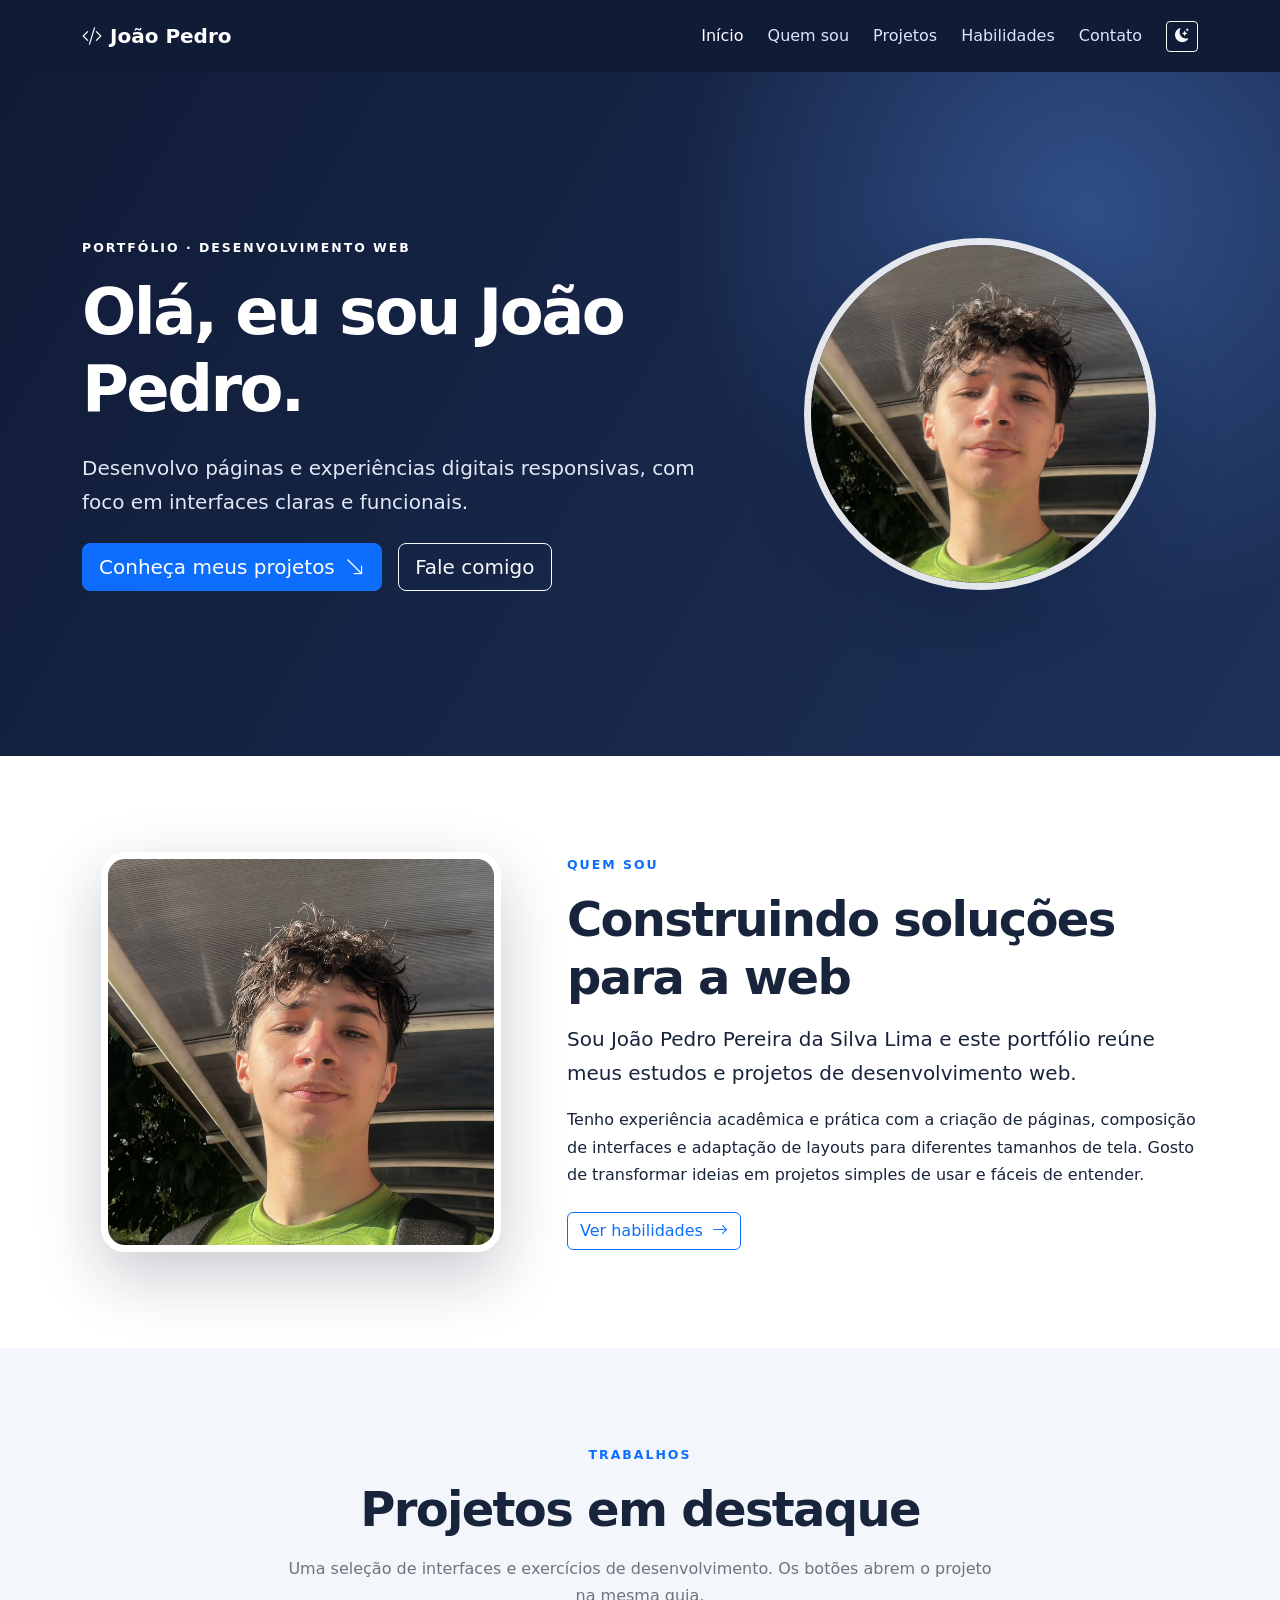
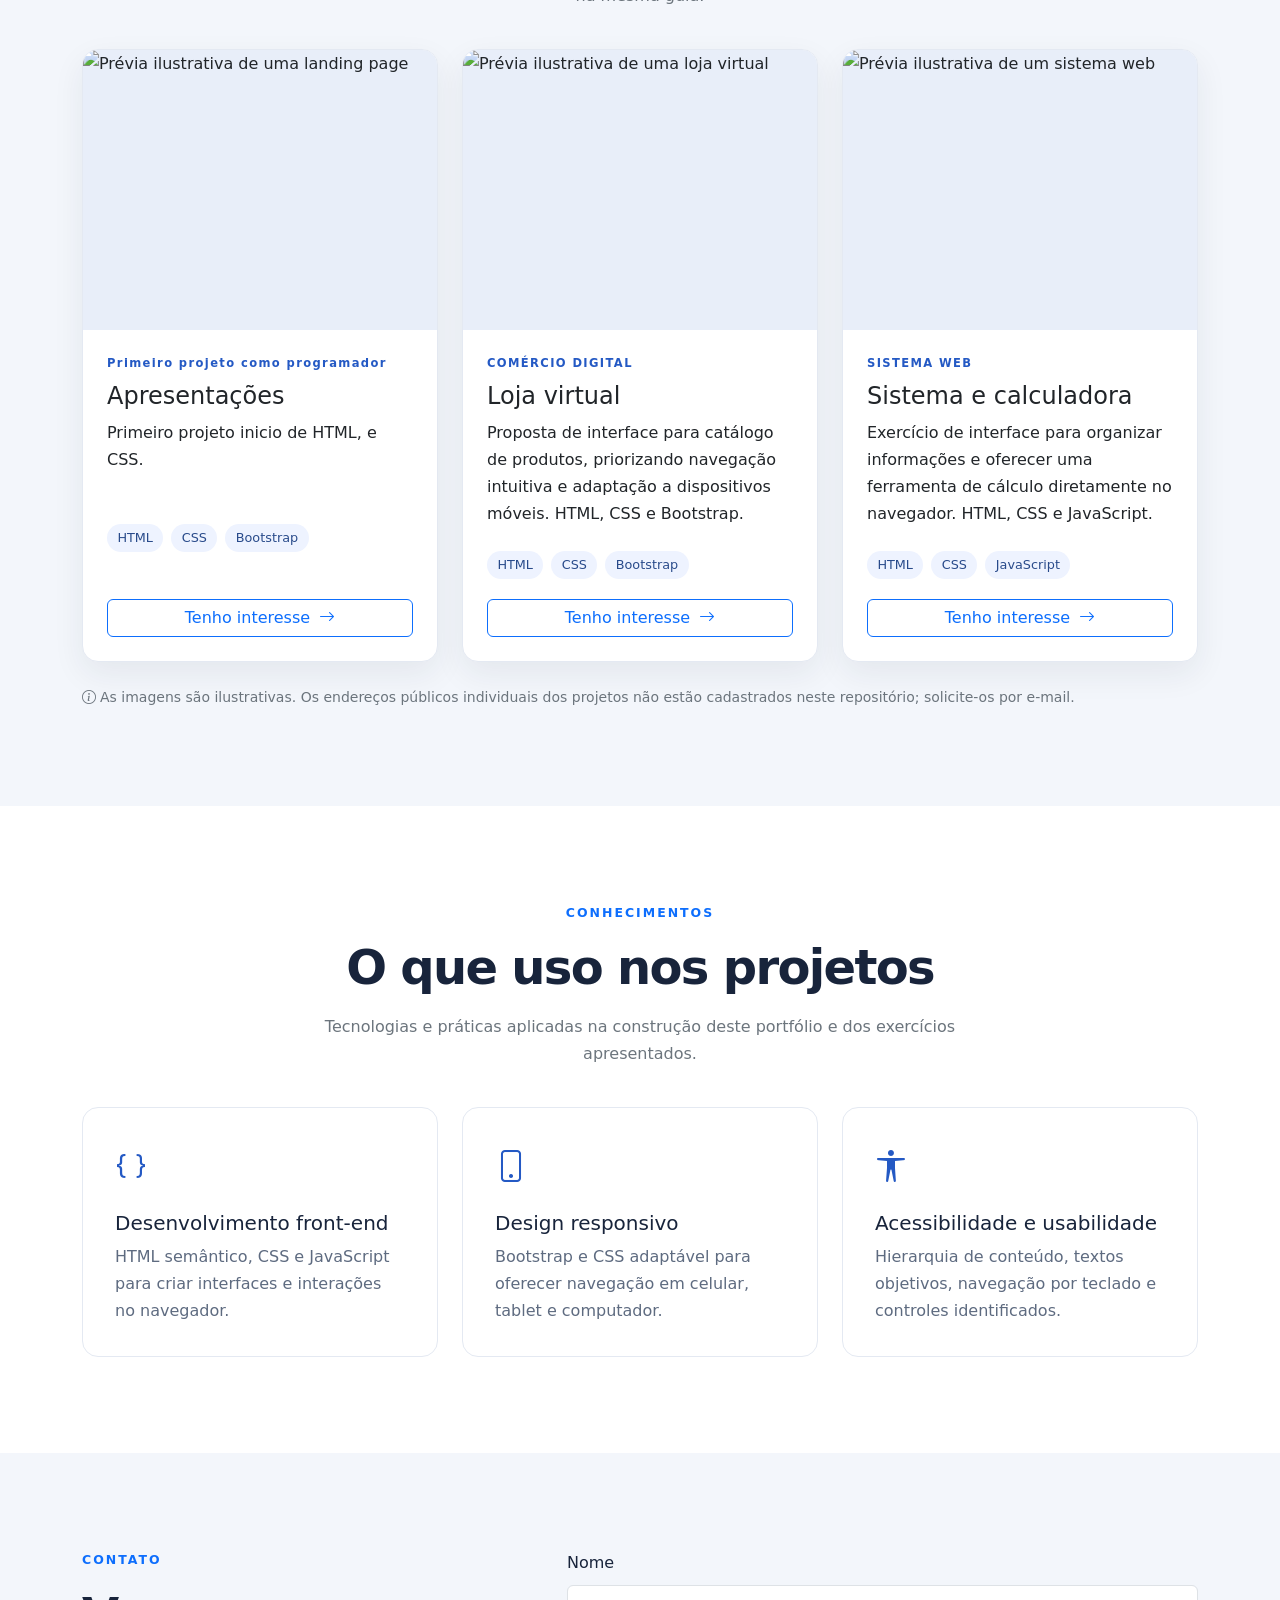
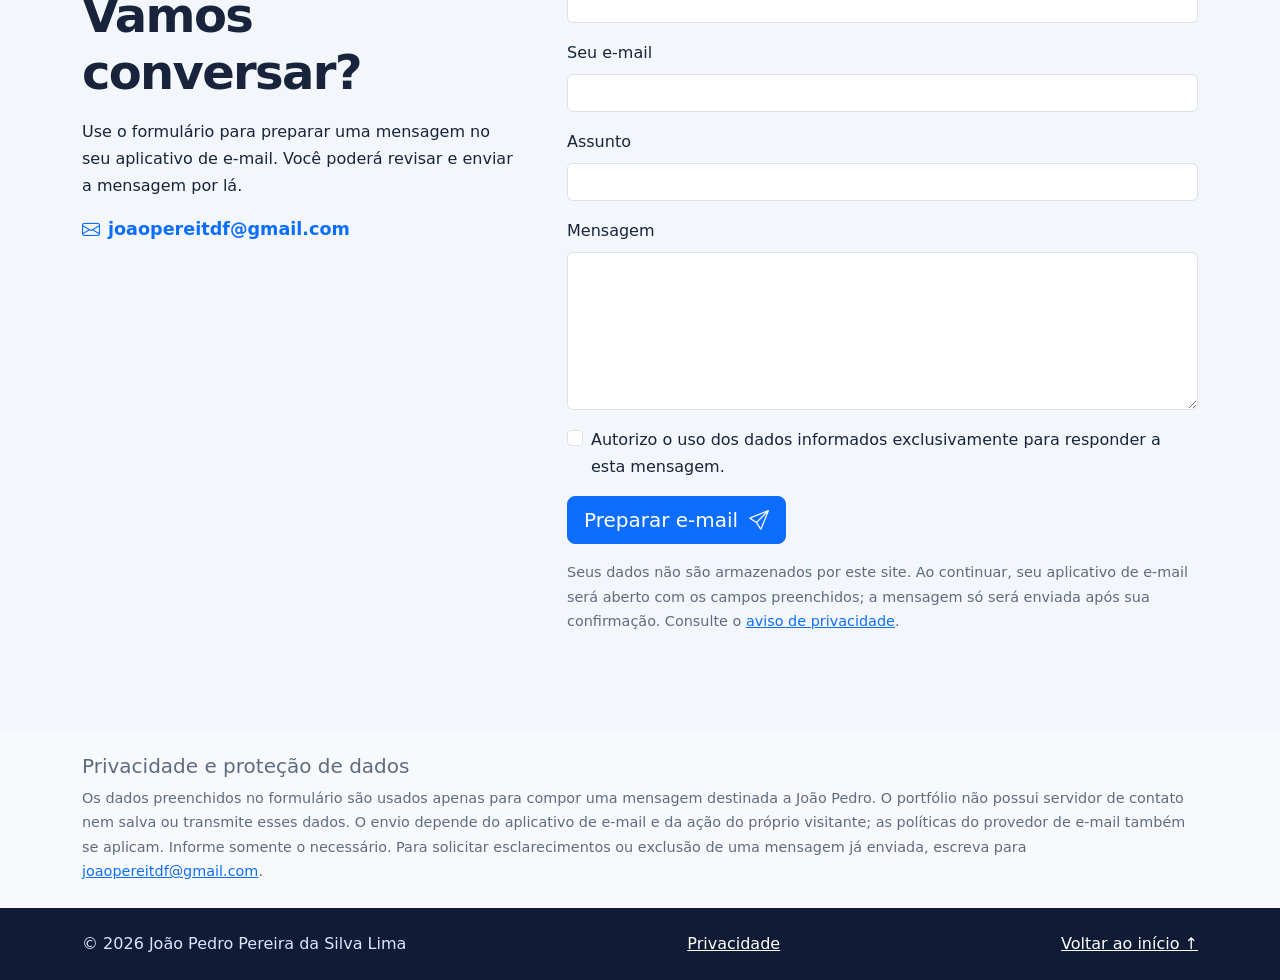
==== commit 0c178fad: "Update index.html" ====
--- a/ArquivosPrincipais/index.html
+++ b/ArquivosPrincipais/index.html
@@ -87,12 +87,11 @@
                     <div class="col-lg-4 col-md-6">
                         <article class="card project-card h-100"><img src="img/projeto1.svg" class="project-image"
                                 alt="Prévia ilustrativa de uma landing page">
-                            <div class="card-body d-flex flex-column"><span class="project-type">INTERFACE WEB</span>
-                                <h3 class="h4 mt-2">Landing page</h3>
-                                <p>Estrutura de página de apresentação com seções informativas e chamada para ação.
-                                    Desenvolvida com HTML, CSS e Bootstrap.</p>
+                            <div class="card-body d-flex flex-column"><span class="project-type">Primeiro projeto como programador</span>
+                                <h3 class="h4 mt-2">Apresentações</h3>
+                                <p>Primeiro projeto inicio de HTML, e CSS.</p>
                                 <div class="tech-list"><span>HTML</span><span>CSS</span><span>Bootstrap</span></div><a
-                                    href="mailto:joaopereitdf@gmail.com?subject=Sobre%20a%20landing%20page"
+                                    href="/ArquivosPrincipais/Projetos/At1/index.html"
                                     class="btn btn-outline-primary mt-auto">Tenho interesse <i
                                         class="bi bi-arrow-right ms-1"></i></a>
                             </div>
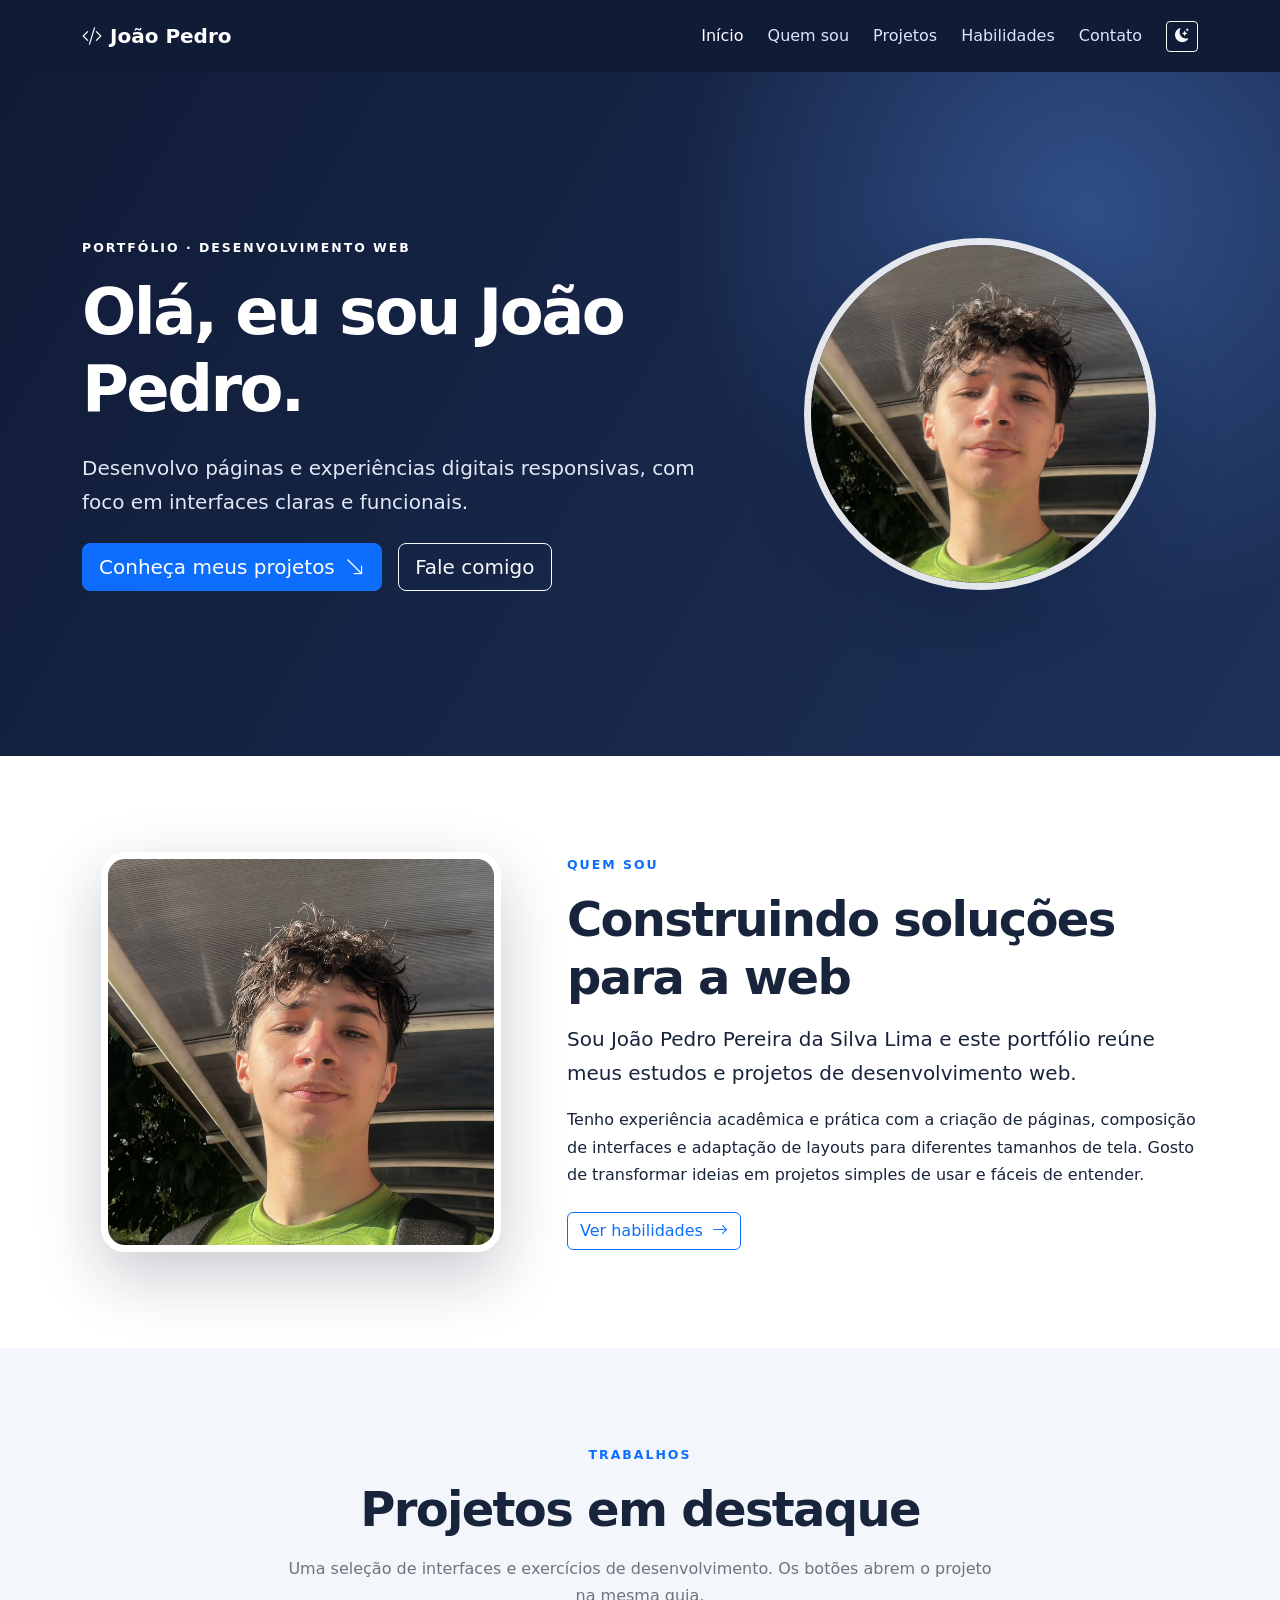
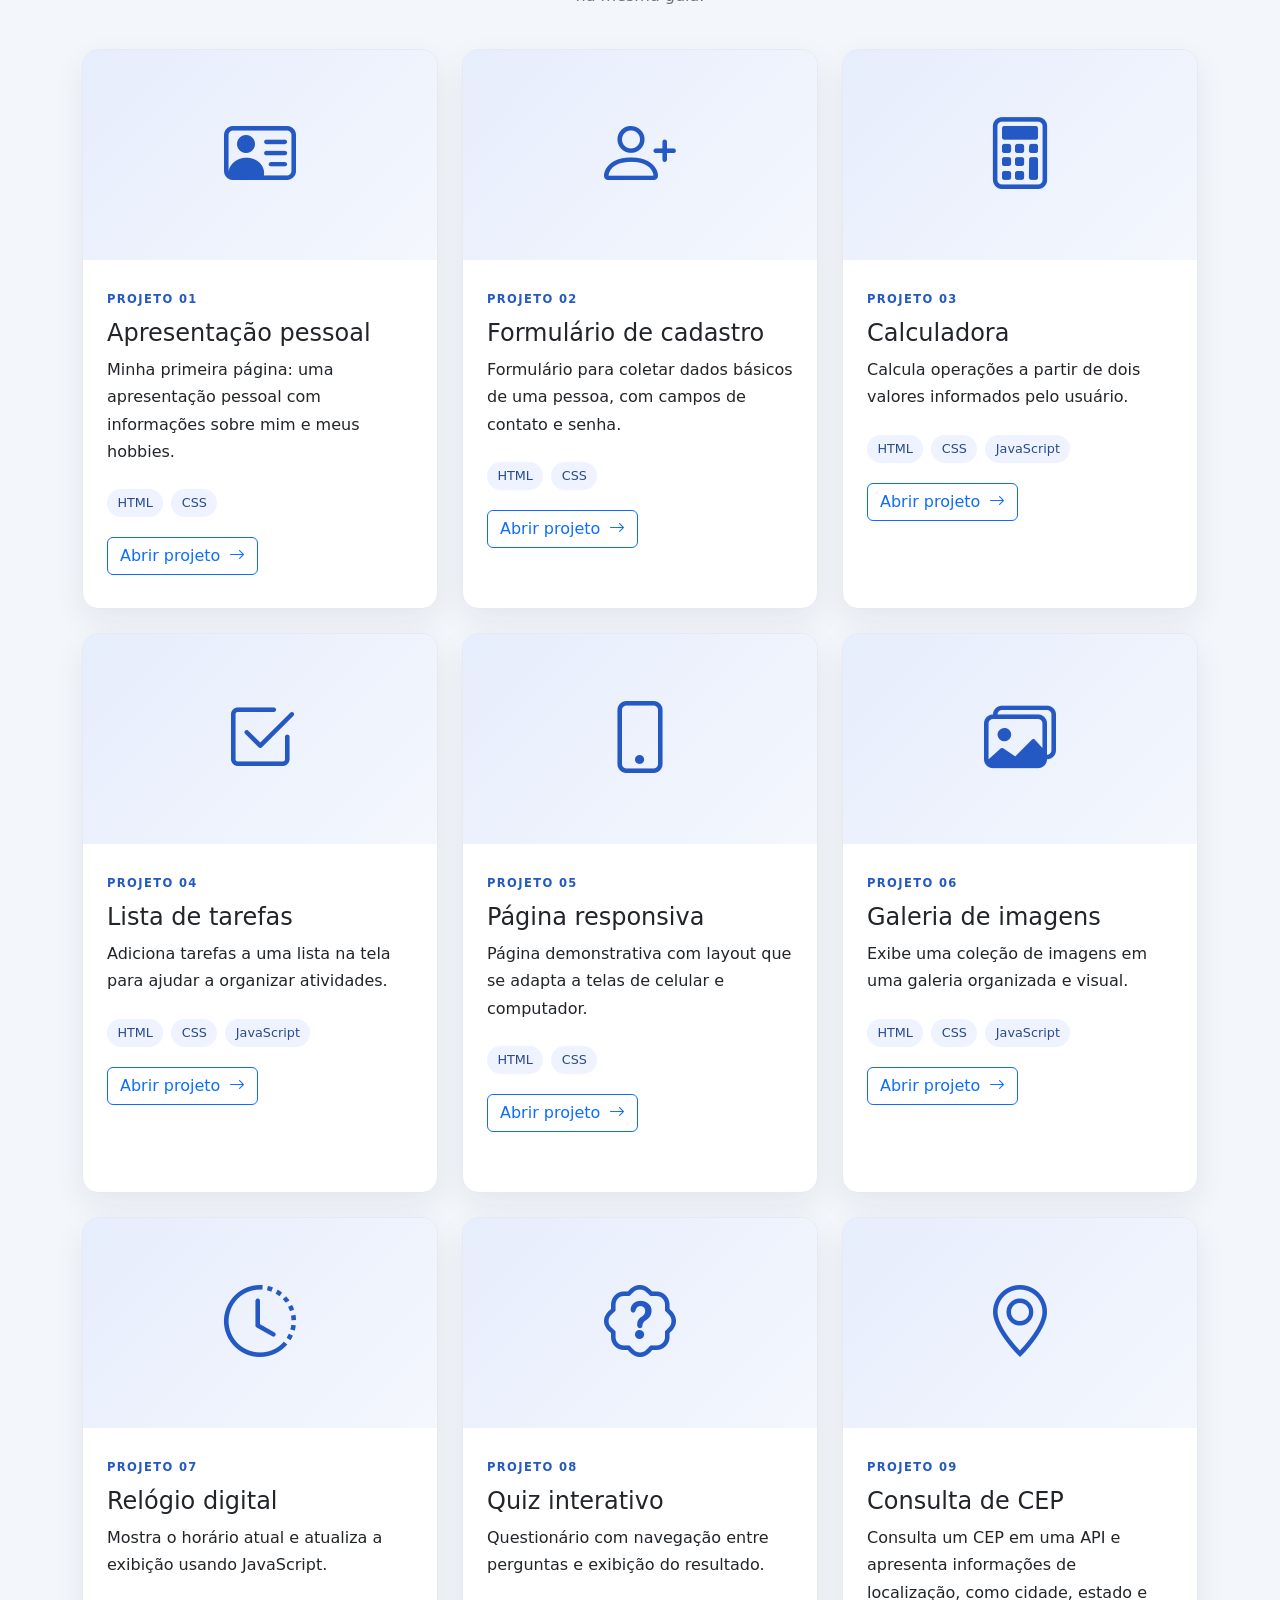
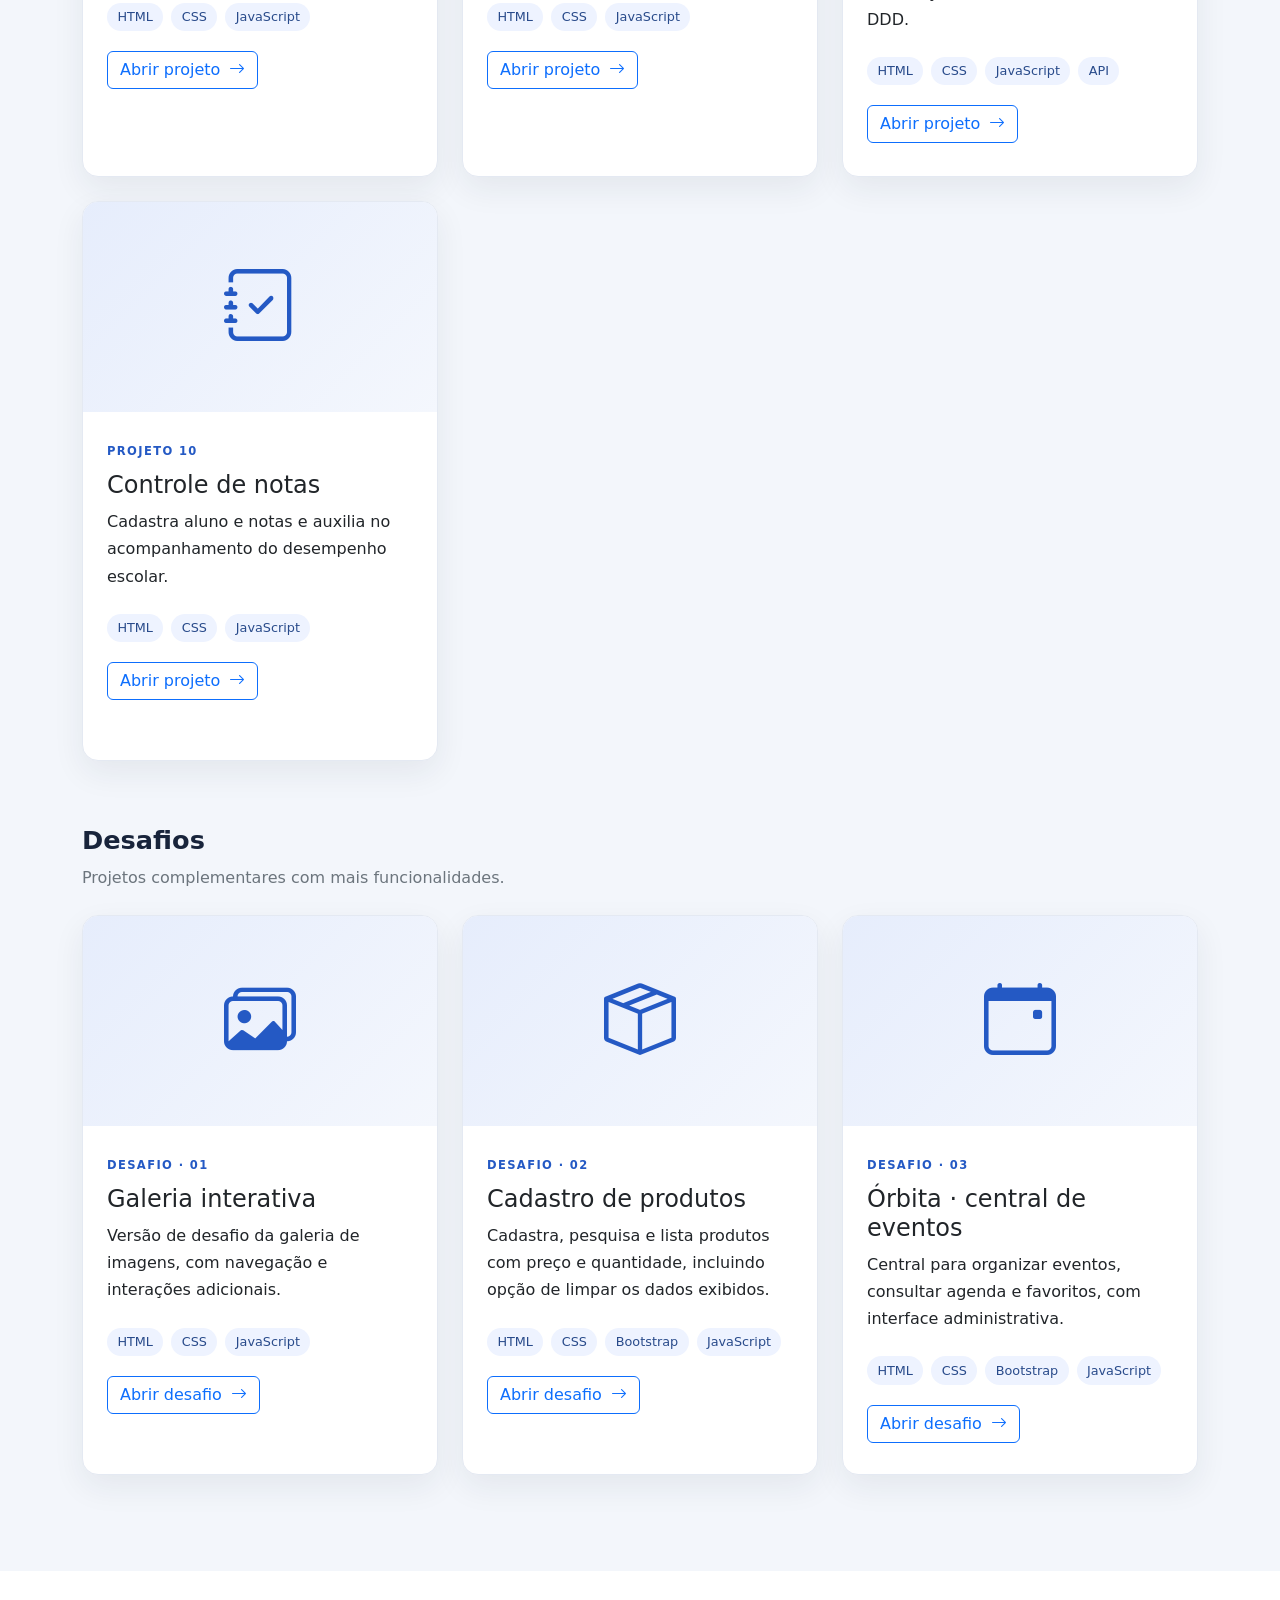
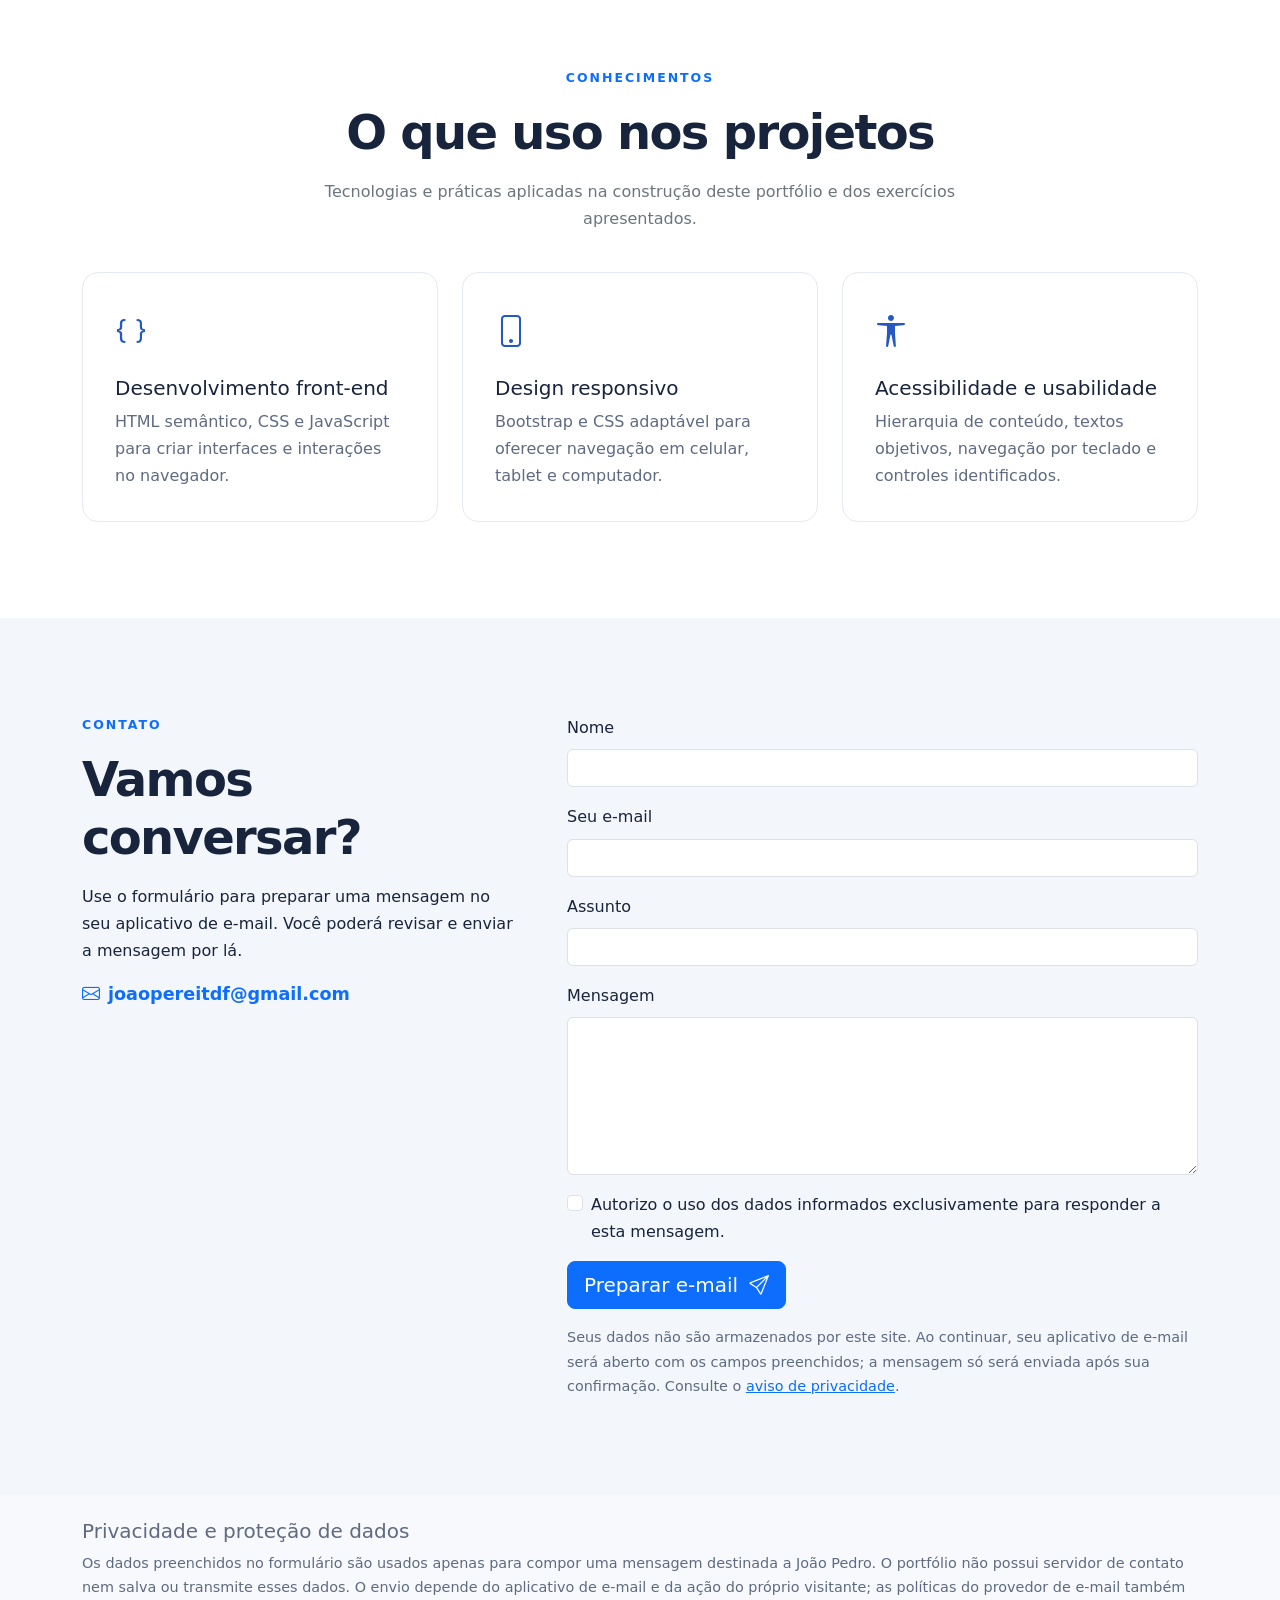
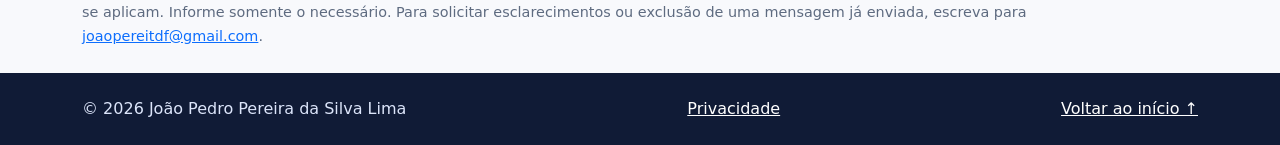
==== commit 5cfa2a94: "Correção de cards" ====
--- a/ArquivosPrincipais/index.html
+++ b/ArquivosPrincipais/index.html
@@ -83,52 +83,24 @@
                     <p class="text-secondary">Uma seleção de interfaces e exercícios de desenvolvimento. Os botões abrem
                         o projeto na mesma guia.</p>
                 </div>
-                <div class="row g-4">
-                    <div class="col-lg-4 col-md-6">
-                        <article class="card project-card h-100"><img src="img/projeto1.svg" class="project-image"
-                                alt="Prévia ilustrativa de uma landing page">
-                            <div class="card-body d-flex flex-column"><span class="project-type">Primeiro projeto como programador</span>
-                                <h3 class="h4 mt-2">Apresentações</h3>
-                                <p>Primeiro projeto inicio de HTML, e CSS.</p>
-                                <div class="tech-list"><span>HTML</span><span>CSS</span><span>Bootstrap</span></div><a
-                                    href="/ArquivosPrincipais/Projetos/At1/index.html"
-                                    class="btn btn-outline-primary mt-auto">Tenho interesse <i
-                                        class="bi bi-arrow-right ms-1"></i></a>
-                            </div>
-                        </article>
-                    </div>
-                    <div class="col-lg-4 col-md-6">
-                        <article class="card project-card h-100"><img src="img/projeto2.svg" class="project-image"
-                                alt="Prévia ilustrativa de uma loja virtual">
-                            <div class="card-body d-flex flex-column"><span class="project-type">COMÉRCIO DIGITAL</span>
-                                <h3 class="h4 mt-2">Loja virtual</h3>
-                                <p>Proposta de interface para catálogo de produtos, priorizando navegação intuitiva e
-                                    adaptação a dispositivos móveis. HTML, CSS e Bootstrap.</p>
-                                <div class="tech-list"><span>HTML</span><span>CSS</span><span>Bootstrap</span></div><a
-                                    href="mailto:joaopereitdf@gmail.com?subject=Sobre%20a%20loja%20virtual"
-                                    class="btn btn-outline-primary mt-auto">Tenho interesse <i
-                                        class="bi bi-arrow-right ms-1"></i></a>
-                            </div>
-                        </article>
-                    </div>
-                    <div class="col-lg-4 col-md-6">
-                        <article class="card project-card h-100"><img src="img/projeto3.svg" class="project-image"
-                                alt="Prévia ilustrativa de um sistema web">
-                            <div class="card-body d-flex flex-column"><span class="project-type">SISTEMA WEB</span>
-                                <h3 class="h4 mt-2">Sistema e calculadora</h3>
-                                <p>Exercício de interface para organizar informações e oferecer uma ferramenta de
-                                    cálculo diretamente no navegador. HTML, CSS e JavaScript.</p>
-                                <div class="tech-list"><span>HTML</span><span>CSS</span><span>JavaScript</span></div><a
-                                    href="mailto:joaopereitdf@gmail.com?subject=Sobre%20o%20sistema%20web"
-                                    class="btn btn-outline-primary mt-auto">Tenho interesse <i
-                                        class="bi bi-arrow-right ms-1"></i></a>
-                            </div>
-                        </article>
-                    </div>
+                <div class="row g-4 project-grid">
+                    <div class="col-lg-4 col-md-6"><article class="card project-card"><div class="project-preview"><i class="bi bi-person-vcard" aria-hidden="true"></i></div><div class="card-body"><span class="project-type">PROJETO 01</span><h3 class="h4 mt-2">Apresentação pessoal</h3><p>Minha primeira página: uma apresentação pessoal com informações sobre mim e meus hobbies.</p><div class="tech-list"><span>HTML</span><span>CSS</span></div><a href="Projetos/At1/index.html" class="btn btn-outline-primary mt-auto">Abrir projeto <i class="bi bi-arrow-right ms-1"></i></a></div></article></div>
+                    <div class="col-lg-4 col-md-6"><article class="card project-card"><div class="project-preview"><i class="bi bi-person-plus" aria-hidden="true"></i></div><div class="card-body"><span class="project-type">PROJETO 02</span><h3 class="h4 mt-2">Formulário de cadastro</h3><p>Formulário para coletar dados básicos de uma pessoa, com campos de contato e senha.</p><div class="tech-list"><span>HTML</span><span>CSS</span></div><a href="Projetos/At2/index.html" class="btn btn-outline-primary mt-auto">Abrir projeto <i class="bi bi-arrow-right ms-1"></i></a></div></article></div>
+                    <div class="col-lg-4 col-md-6"><article class="card project-card"><div class="project-preview"><i class="bi bi-calculator" aria-hidden="true"></i></div><div class="card-body"><span class="project-type">PROJETO 03</span><h3 class="h4 mt-2">Calculadora</h3><p>Calcula operações a partir de dois valores informados pelo usuário.</p><div class="tech-list"><span>HTML</span><span>CSS</span><span>JavaScript</span></div><a href="Projetos/At3/index.html" class="btn btn-outline-primary mt-auto">Abrir projeto <i class="bi bi-arrow-right ms-1"></i></a></div></article></div>
+                    <div class="col-lg-4 col-md-6"><article class="card project-card"><div class="project-preview"><i class="bi bi-check2-square" aria-hidden="true"></i></div><div class="card-body"><span class="project-type">PROJETO 04</span><h3 class="h4 mt-2">Lista de tarefas</h3><p>Adiciona tarefas a uma lista na tela para ajudar a organizar atividades.</p><div class="tech-list"><span>HTML</span><span>CSS</span><span>JavaScript</span></div><a href="Projetos/At4/index.html" class="btn btn-outline-primary mt-auto">Abrir projeto <i class="bi bi-arrow-right ms-1"></i></a></div></article></div>
+                    <div class="col-lg-4 col-md-6"><article class="card project-card"><div class="project-preview"><i class="bi bi-phone" aria-hidden="true"></i></div><div class="card-body"><span class="project-type">PROJETO 05</span><h3 class="h4 mt-2">Página responsiva</h3><p>Página demonstrativa com layout que se adapta a telas de celular e computador.</p><div class="tech-list"><span>HTML</span><span>CSS</span></div><a href="Projetos/At5/index.html" class="btn btn-outline-primary mt-auto">Abrir projeto <i class="bi bi-arrow-right ms-1"></i></a></div></article></div>
+                    <div class="col-lg-4 col-md-6"><article class="card project-card"><div class="project-preview"><i class="bi bi-images" aria-hidden="true"></i></div><div class="card-body"><span class="project-type">PROJETO 06</span><h3 class="h4 mt-2">Galeria de imagens</h3><p>Exibe uma coleção de imagens em uma galeria organizada e visual.</p><div class="tech-list"><span>HTML</span><span>CSS</span><span>JavaScript</span></div><a href="Projetos/At6/index.html" class="btn btn-outline-primary mt-auto">Abrir projeto <i class="bi bi-arrow-right ms-1"></i></a></div></article></div>
+                    <div class="col-lg-4 col-md-6"><article class="card project-card"><div class="project-preview"><i class="bi bi-clock-history" aria-hidden="true"></i></div><div class="card-body"><span class="project-type">PROJETO 07</span><h3 class="h4 mt-2">Relógio digital</h3><p>Mostra o horário atual e atualiza a exibição usando JavaScript.</p><div class="tech-list"><span>HTML</span><span>CSS</span><span>JavaScript</span></div><a href="Projetos/At7/index.html" class="btn btn-outline-primary mt-auto">Abrir projeto <i class="bi bi-arrow-right ms-1"></i></a></div></article></div>
+                    <div class="col-lg-4 col-md-6"><article class="card project-card"><div class="project-preview"><i class="bi bi-patch-question" aria-hidden="true"></i></div><div class="card-body"><span class="project-type">PROJETO 08</span><h3 class="h4 mt-2">Quiz interativo</h3><p>Questionário com navegação entre perguntas e exibição do resultado.</p><div class="tech-list"><span>HTML</span><span>CSS</span><span>JavaScript</span></div><a href="Projetos/At8/index.html" class="btn btn-outline-primary mt-auto">Abrir projeto <i class="bi bi-arrow-right ms-1"></i></a></div></article></div>
+                    <div class="col-lg-4 col-md-6"><article class="card project-card"><div class="project-preview"><i class="bi bi-geo-alt" aria-hidden="true"></i></div><div class="card-body"><span class="project-type">PROJETO 09</span><h3 class="h4 mt-2">Consulta de CEP</h3><p>Consulta um CEP em uma API e apresenta informações de localização, como cidade, estado e DDD.</p><div class="tech-list"><span>HTML</span><span>CSS</span><span>JavaScript</span><span>API</span></div><a href="Projetos/At9/index.html" class="btn btn-outline-primary mt-auto">Abrir projeto <i class="bi bi-arrow-right ms-1"></i></a></div></article></div>
+                    <div class="col-lg-4 col-md-6"><article class="card project-card"><div class="project-preview"><i class="bi bi-journal-check" aria-hidden="true"></i></div><div class="card-body"><span class="project-type">PROJETO 10</span><h3 class="h4 mt-2">Controle de notas</h3><p>Cadastra aluno e notas e auxilia no acompanhamento do desempenho escolar.</p><div class="tech-list"><span>HTML</span><span>CSS</span><span>JavaScript</span></div><a href="Projetos/At10/index.html" class="btn btn-outline-primary mt-auto">Abrir projeto <i class="bi bi-arrow-right ms-1"></i></a></div></article></div>
                 </div>
-                <p class="small text-secondary mt-4 mb-0"><i class="bi bi-info-circle me-1"></i>As imagens são
-                    ilustrativas. Os endereços públicos individuais dos projetos não estão cadastrados neste
-                    repositório; solicite-os por e-mail.</p>
+                <h3 class="challenge-heading">Desafios</h3><p class="text-secondary mb-4">Projetos complementares com mais funcionalidades.</p>
+                <div class="row g-4 project-grid">
+                    <div class="col-lg-4 col-md-6"><article class="card project-card"><div class="project-preview"><i class="bi bi-images" aria-hidden="true"></i></div><div class="card-body"><span class="project-type">DESAFIO · 01</span><h3 class="h4 mt-2">Galeria interativa</h3><p>Versão de desafio da galeria de imagens, com navegação e interações adicionais.</p><div class="tech-list"><span>HTML</span><span>CSS</span><span>JavaScript</span></div><a href="Projetos/Desafios/At6/index.html" class="btn btn-outline-primary mt-auto">Abrir desafio <i class="bi bi-arrow-right ms-1"></i></a></div></article></div>
+                    <div class="col-lg-4 col-md-6"><article class="card project-card"><div class="project-preview"><i class="bi bi-box-seam" aria-hidden="true"></i></div><div class="card-body"><span class="project-type">DESAFIO · 02</span><h3 class="h4 mt-2">Cadastro de produtos</h3><p>Cadastra, pesquisa e lista produtos com preço e quantidade, incluindo opção de limpar os dados exibidos.</p><div class="tech-list"><span>HTML</span><span>CSS</span><span>Bootstrap</span><span>JavaScript</span></div><a href="Projetos/Desafios/desafio1/index.html" class="btn btn-outline-primary mt-auto">Abrir desafio <i class="bi bi-arrow-right ms-1"></i></a></div></article></div>
+                    <div class="col-lg-4 col-md-6"><article class="card project-card"><div class="project-preview"><i class="bi bi-calendar-event" aria-hidden="true"></i></div><div class="card-body"><span class="project-type">DESAFIO · 03</span><h3 class="h4 mt-2">Órbita · central de eventos</h3><p>Central para organizar eventos, consultar agenda e favoritos, com interface administrativa.</p><div class="tech-list"><span>HTML</span><span>CSS</span><span>Bootstrap</span><span>JavaScript</span></div><a href="Projetos/Desafios/Desafio2/index.htm" class="btn btn-outline-primary mt-auto">Abrir desafio <i class="bi bi-arrow-right ms-1"></i></a></div></article></div>
+                </div>
             </div>
         </section>
         <section id="habilidades" class="section-anchor section-space">
--- a/ArquivosPrincipais/style.css
+++ b/ArquivosPrincipais/style.css
@@ -115,6 +115,11 @@
 }
 
 .project-card {
+    width: 100%;
+    height: 100%;
+    height: 560px;
+    display: flex;
+    flex-direction: column;
     overflow: hidden;
     border: 1px solid #e4e9f2;
     border-radius: 1rem;
@@ -127,12 +132,25 @@
     box-shadow: 0 1rem 2.5rem rgba(24, 36, 59, .13);
 }
 
-.project-image {
+.project-image,
+.project-preview {
     width: 100%;
-    height: 280px;
+    height: 210px;
+    min-height: 210px;
     object-fit: cover;
     background: #e8eef9;
 }
+
+.project-preview {
+    display: grid;
+    place-items: center;
+    color: #2459c4;
+    background: linear-gradient(135deg, #e6edfc, #f4f7fd);
+}
+
+.project-preview i { font-size: 4.5rem; }
+.project-grid > [class*="col"] { display: flex; }
+.challenge-heading { margin-top: 4rem; font-size: 1.6rem; font-weight: 750; }
 
 .project-card .card-body {
     padding: 1.5rem;
@@ -252,6 +270,8 @@
     background: #283449;
 }
 
+.dark-mode .project-preview { color: #a9c4ff; background: linear-gradient(135deg, #273752, #202a39); }
+
 .dark-mode .tech-list span {
     background: #2c3b57;
     color: #dce5fa;
@@ -282,9 +302,8 @@
         padding-bottom: 4rem;
     }
 
-    .project-image {
-        height: 240px;
-    }
+    .project-image, .project-preview { height: 190px; min-height: 190px; }
+    .project-card { height: 600px; }
 }
 
 @media (prefers-reduced-motion: reduce) {
@@ -296,4 +315,4 @@
         transition-duration: .01ms !important;
         animation-duration: .01ms !important;
     }
-}+}
